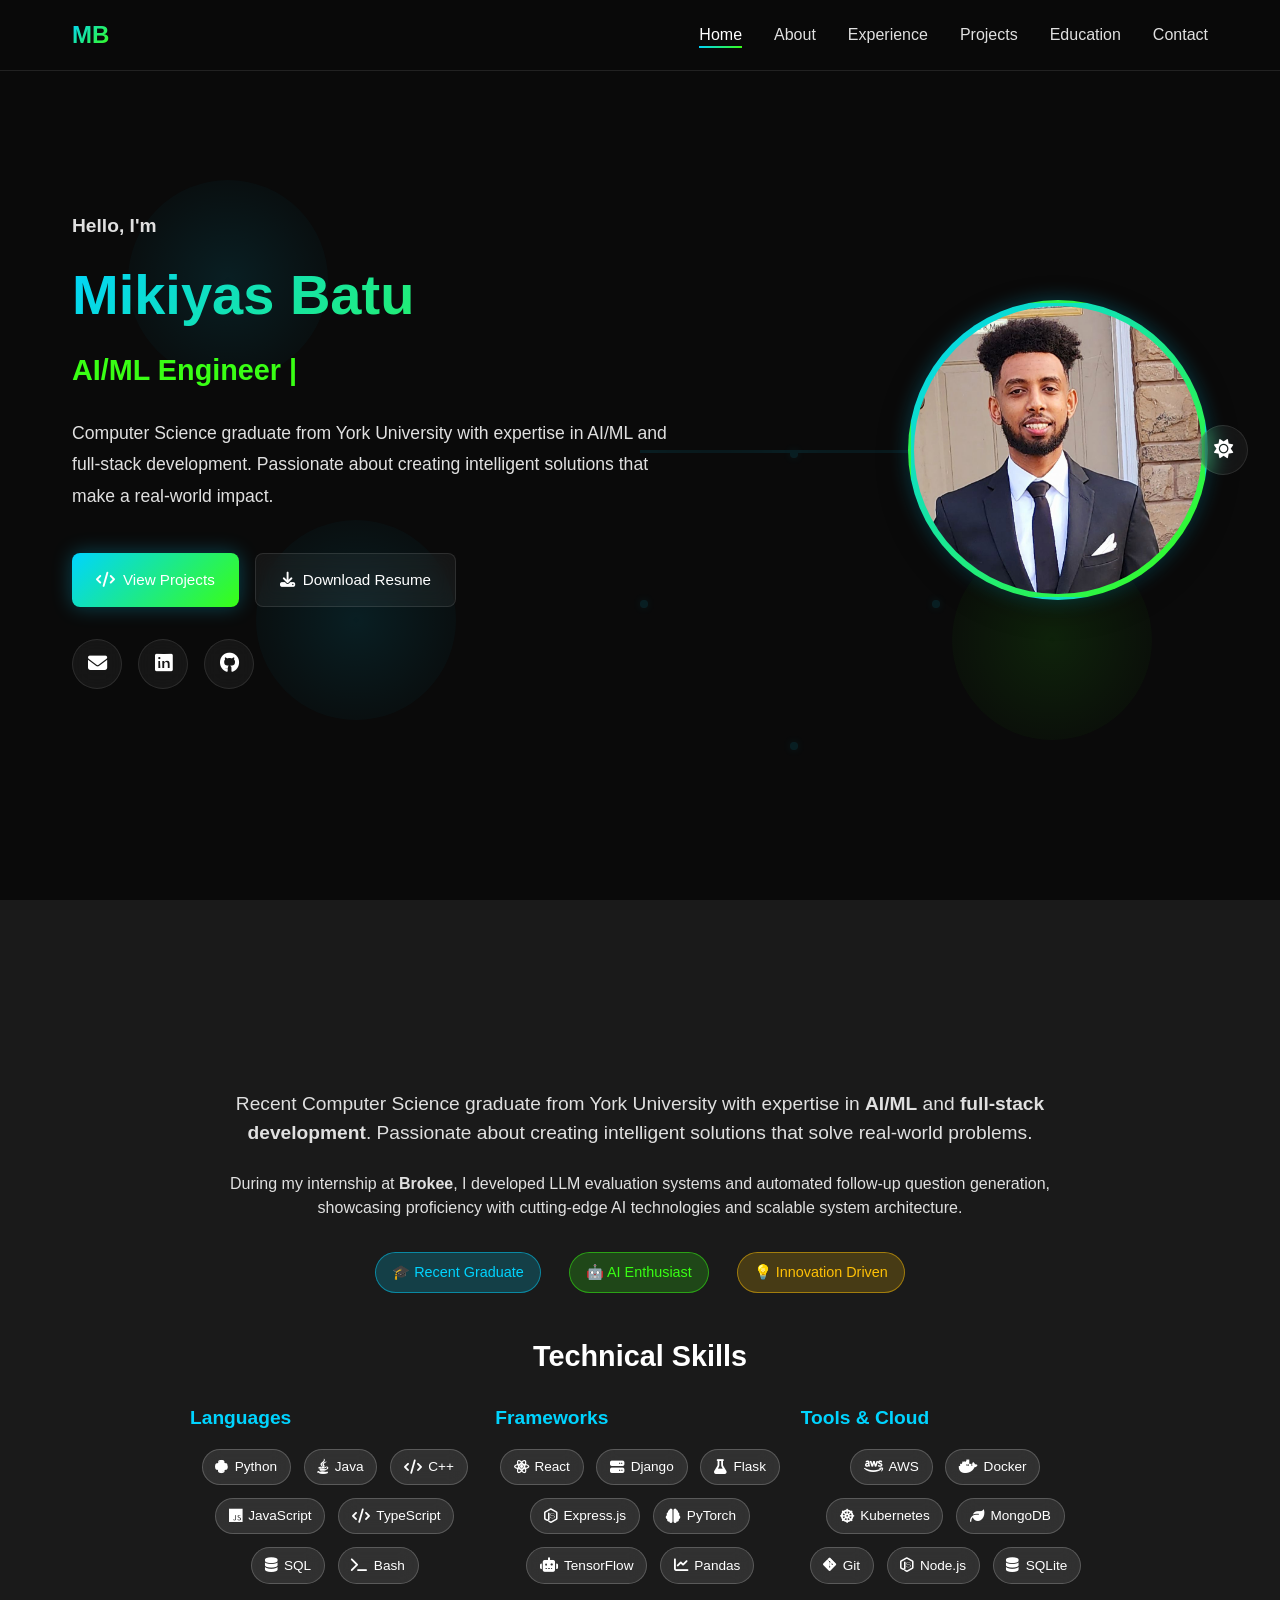
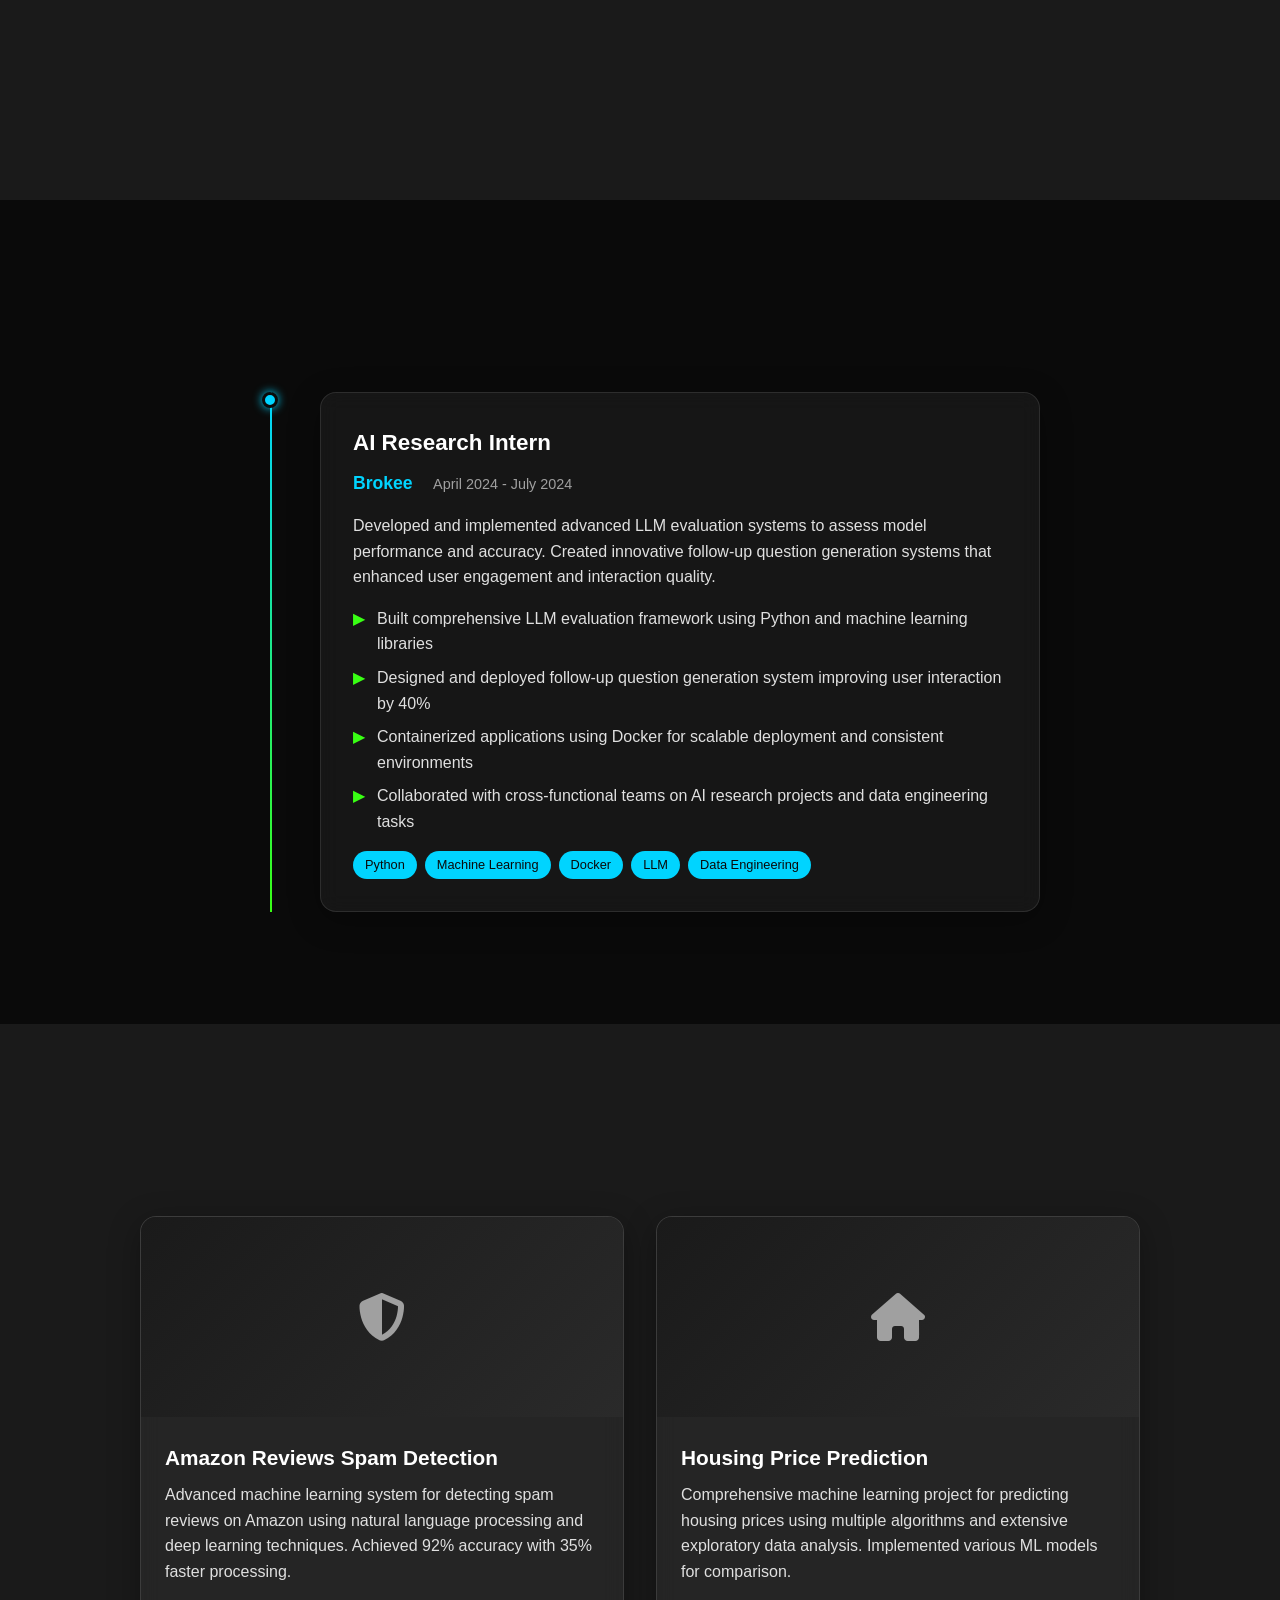
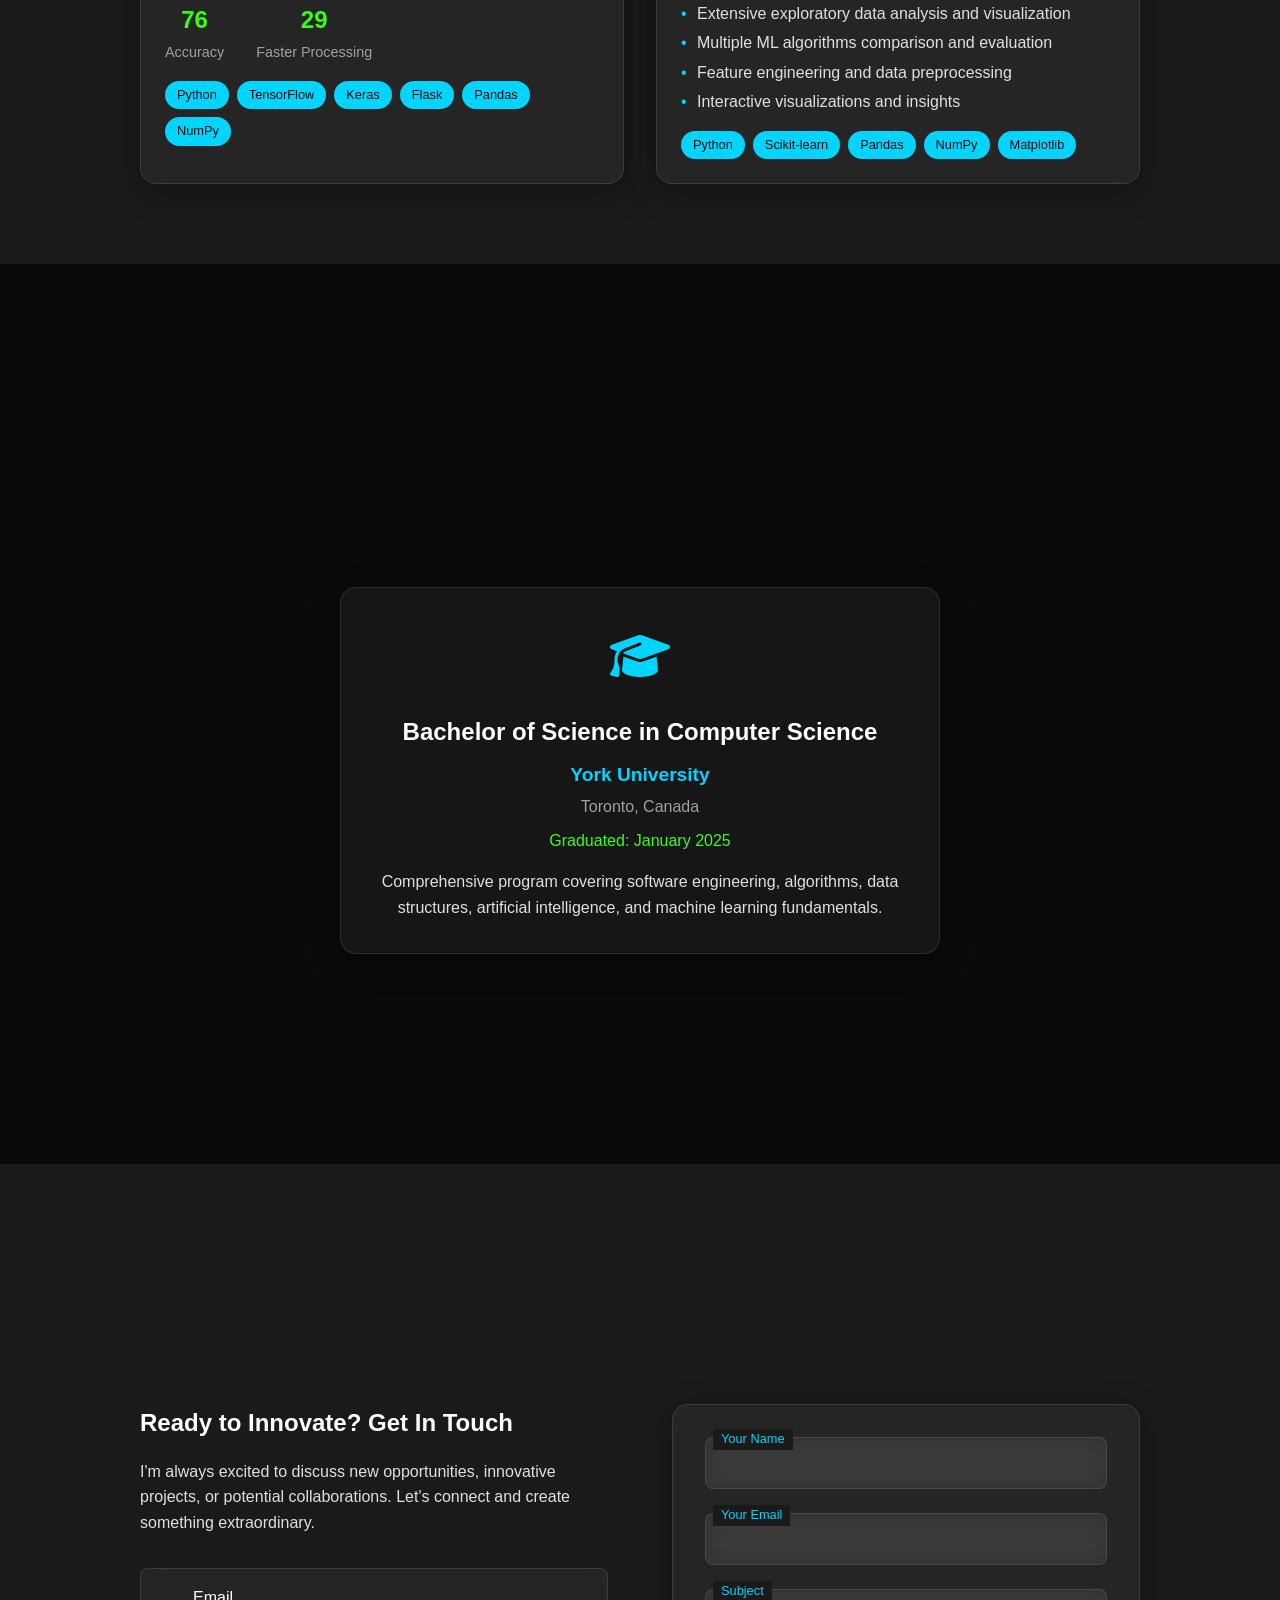
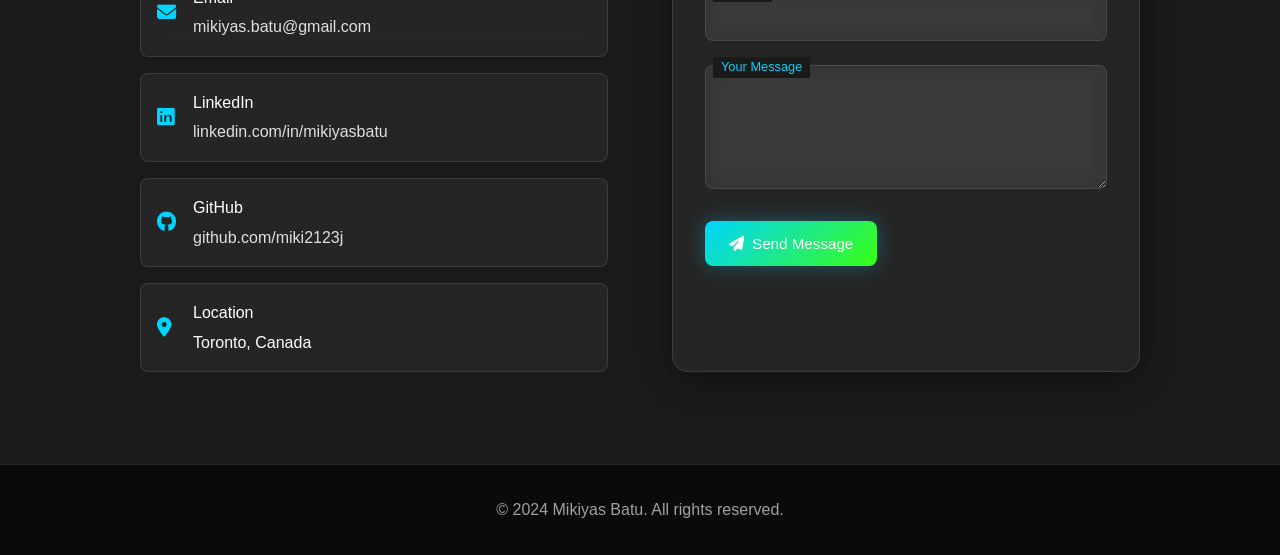
==== index.html @ 9f987075 "First commit" ====
<!DOCTYPE html>
<html lang="en">
<head>
    <meta charset="UTF-8">
    <meta name="viewport" content="width=device-width, initial-scale=1.0">
    <title>Mikiyas Batu - AI/ML Engineer & Full-Stack Developer</title>
    <meta name="description" content="Portfolio of Mikiyas Batu, Computer Science graduate from York University specializing in AI/ML and full-stack development">
    <meta name="keywords" content="AI, Machine Learning, Full Stack Developer, Computer Science, Python, React">
    
    <!-- Cache Control for Development -->
    <meta http-equiv="Cache-Control" content="no-cache, no-store, must-revalidate">
    <meta http-equiv="Pragma" content="no-cache">
    <meta http-equiv="Expires" content="0">
    
    <!-- Fonts -->
    <link href="https://fonts.googleapis.com/css2?family=Inter:wght@300;400;500;600;700&family=Fira+Code:wght@400;500&display=swap" rel="stylesheet">
    
    <!-- Icons -->
    <link rel="stylesheet" href="https://cdnjs.cloudflare.com/ajax/libs/font-awesome/6.4.0/css/all.min.css">
    <!-- Backup Font Awesome CDN -->
    <link rel="stylesheet" href="https://cdn.jsdelivr.net/npm/@fortawesome/fontawesome-free@6.4.0/css/all.min.css" crossorigin="anonymous">
    
    <!-- Stylesheets -->
    <link rel="stylesheet" href="styles/main.css?v=1.7">
    <link rel="stylesheet" href="styles/animations.css?v=1.7">
    <link rel="stylesheet" href="styles/emergency-fix.css?v=1.5">
</head>
<body>
    <!-- Preloader -->
    <div id="preloader">
        <div class="loader"></div>
    </div>

    <!-- Scroll Progress Indicator -->
    <div class="scroll-progress"></div>

    <!-- Navigation -->
    <nav class="navbar">
        <div class="nav-container">
            <div class="nav-logo">
                <span class="logo-text">MB</span>
            </div>
            <ul class="nav-menu">
                <li><a href="#home" class="nav-link">Home</a></li>
                <li><a href="#about" class="nav-link">About</a></li>
                <li><a href="#experience" class="nav-link">Experience</a></li>
                <li><a href="#projects" class="nav-link">Projects</a></li>
                <li><a href="#education" class="nav-link">Education</a></li>
                <li><a href="#contact" class="nav-link">Contact</a></li>
            </ul>
            <div class="hamburger">
                <span></span>
                <span></span>
                <span></span>
            </div>
        </div>
    </nav>

    <!-- Hero Section -->
    <section id="home" class="hero">
        <div class="animated-bg">
            <div class="floating-element"></div>
            <div class="floating-element"></div>
            <div class="floating-element"></div>
            <div class="neural-network">
                <div class="node"></div>
                <div class="node"></div>
                <div class="node"></div>
                <div class="node"></div>
                <div class="connection"></div>
                <div class="connection"></div>
                <div class="connection"></div>
            </div>
        </div>
        <div class="hero-content">
            <div class="hero-text">
                <h1 class="hero-title">
                    <span class="greeting">Hello, I'm</span>
                    <span class="name">Mikiyas Batu</span>
                    <span class="typing-container">
                        <span id="typed-text"></span>
                        <span class="cursor">|</span>
                    </span>
                </h1>
                <p class="hero-description">
                    Computer Science graduate from York University with expertise in AI/ML and full-stack development. 
                    Passionate about creating intelligent solutions that make a real-world impact.
                </p>
                <div class="hero-buttons">
                    <a href="#projects" class="btn btn-primary">
                        <i class="fas fa-code"></i>
                        View Projects
                    </a>
                    <a href="assets/resume.pdf" class="btn btn-secondary" download>
                        <i class="fas fa-download"></i>
                        Download Resume
                    </a>
                </div>
                <div class="social-links">
                    <a href="mailto:miki2123jemaneh@gmail.com" class="social-link" aria-label="Email">
                        <i class="fas fa-envelope"></i>
                    </a>
                    <a href="https://www.linkedin.com/in/mikiyas-batu-43762a15b/" target="_blank" class="social-link" aria-label="LinkedIn">
                        <i class="fab fa-linkedin"></i>
                    </a>
                    <a href="https://github.com/miki2123j" target="_blank" class="social-link" aria-label="GitHub">
                        <i class="fab fa-github"></i>
                    </a>
                </div>
            </div>
            <div class="hero-image">
                <img src="assets/images/profile.jpg" alt="Mikiyas Batu - AI/ML Engineer" class="profile-image">
            </div>
        </div>
    </section>

    <!-- About Section -->
    <section id="about" class="about">
        <div class="container">
            <h2 class="section-title">About Me</h2>
            <div class="about-content">
                <div class="about-text">
                    <p class="about-intro">
                        Recent Computer Science graduate from York University with expertise in <strong>AI/ML</strong> and <strong>full-stack development</strong>. 
                        Passionate about creating intelligent solutions that solve real-world problems.
                    </p>
                    <p>
                        During my internship at <strong>Brokee</strong>, I developed LLM evaluation systems and automated follow-up question generation, 
                        showcasing proficiency with cutting-edge AI technologies and scalable system architecture.
                    </p>
                    <div class="about-badges">
                        <span class="about-badge recent-graduate">🎓 Recent Graduate</span>
                        <span class="about-badge ai-enthusiast">🤖 AI Enthusiast</span>
                        <span class="about-badge innovation-driven">💡 Innovation Driven</span>
                    </div>
                    <div class="skills-section">
                        <h3>Technical Skills</h3>
                        <div class="skills-grid">
                            <div class="skills-category">
                                <h4>Languages</h4>
                                <div class="tech-badges">
                                    <span class="tech-badge"><i class="fab fa-python"></i> Python</span>
                                    <span class="tech-badge"><i class="fab fa-java"></i> Java</span>
                                    <span class="tech-badge"><i class="fas fa-code"></i> C++</span>
                                    <span class="tech-badge"><i class="fab fa-js"></i> JavaScript</span>
                                    <span class="tech-badge"><i class="fas fa-code"></i> TypeScript</span>
                                    <span class="tech-badge"><i class="fas fa-database"></i> SQL</span>
                                    <span class="tech-badge"><i class="fas fa-terminal"></i> Bash</span>
                                </div>
                            </div>
                            <div class="skills-category">
                                <h4>Frameworks</h4>
                                <div class="tech-badges">
                                    <span class="tech-badge"><i class="fab fa-react"></i> React</span>
                                    <span class="tech-badge"><i class="fas fa-server"></i> Django</span>
                                    <span class="tech-badge"><i class="fas fa-flask"></i> Flask</span>
                                    <span class="tech-badge"><i class="fab fa-node-js"></i> Express.js</span>
                                    <span class="tech-badge"><i class="fas fa-brain"></i> PyTorch</span>
                                    <span class="tech-badge"><i class="fas fa-robot"></i> TensorFlow</span>
                                    <span class="tech-badge"><i class="fas fa-chart-line"></i> Pandas</span>
                                </div>
                            </div>
                            <div class="skills-category">
                                <h4>Tools & Cloud</h4>
                                <div class="tech-badges">
                                    <span class="tech-badge"><i class="fab fa-aws"></i> AWS</span>
                                    <span class="tech-badge"><i class="fab fa-docker"></i> Docker</span>
                                    <span class="tech-badge"><i class="fas fa-dharmachakra"></i> Kubernetes</span>
                                    <span class="tech-badge"><i class="fas fa-leaf"></i> MongoDB</span>
                                    <span class="tech-badge"><i class="fab fa-git-alt"></i> Git</span>
                                    <span class="tech-badge"><i class="fab fa-node-js"></i> Node.js</span>
                                    <span class="tech-badge"><i class="fas fa-database"></i> SQLite</span>
                                </div>
                            </div>
                        </div>
                    </div>
                </div>
            </div>
        </div>
    </section>

    <!-- Experience Section -->
    <section id="experience" class="experience">
        <div class="container">
            <h2 class="section-title">Experience</h2>
            <div class="timeline">
                <div class="timeline-item">
                    <div class="timeline-marker"></div>
                    <div class="timeline-content">
                        <div class="timeline-header">
                            <h3>AI Research Intern</h3>
                            <span class="company">Brokee</span>
                            <span class="duration">April 2024 - July 2024</span>
                        </div>
                        <div class="timeline-description">
                            <p>
                                Developed and implemented advanced LLM evaluation systems to assess model performance 
                                and accuracy. Created innovative follow-up question generation systems that enhanced 
                                user engagement and interaction quality.
                            </p>
                            <ul class="achievements">
                                <li>Built comprehensive LLM evaluation framework using Python and machine learning libraries</li>
                                <li>Designed and deployed follow-up question generation system improving user interaction by 40%</li>
                                <li>Containerized applications using Docker for scalable deployment and consistent environments</li>
                                <li>Collaborated with cross-functional teams on AI research projects and data engineering tasks</li>
                            </ul>
                            <div class="tech-stack">
                                <span class="tech-tag">Python</span>
                                <span class="tech-tag">Machine Learning</span>
                                <span class="tech-tag">Docker</span>
                                <span class="tech-tag">LLM</span>
                                <span class="tech-tag">Data Engineering</span>
                            </div>
                        </div>
                    </div>
                </div>
            </div>
        </div>
    </section>

    <!-- Projects Section -->
    <section id="projects" class="projects">
        <div class="container">
            <h2 class="section-title">Featured Projects</h2>
            <div class="projects-grid">
                <div class="project-card">
                    <div class="project-image">
                        <div class="project-placeholder">
                            <i class="fas fa-shield-alt"></i>
                        </div>
                        <div class="project-overlay">
                            <div class="project-links">
                                <a href="#" class="project-link" aria-label="View Demo">
                                    <i class="fas fa-external-link-alt"></i>
                                </a>
                                <a href="#" class="project-link" aria-label="View Code">
                                    <i class="fab fa-github"></i>
                                </a>
                            </div>
                        </div>
                    </div>
                    <div class="project-content">
                        <h3 class="project-title">Amazon Reviews Spam Detection</h3>
                        <p class="project-description">
                            Advanced machine learning system for detecting spam reviews on Amazon using natural language 
                            processing and deep learning techniques. Achieved 92% accuracy with 35% faster processing.
                        </p>
                        <div class="project-metrics">
                            <div class="metric">
                                <span class="metric-value">92%</span>
                                <span class="metric-label">Accuracy</span>
                            </div>
                            <div class="metric">
                                <span class="metric-value">35%</span>
                                <span class="metric-label">Faster Processing</span>
                            </div>
                        </div>
                        <div class="project-tech">
                            <span class="tech-tag">Python</span>
                            <span class="tech-tag">TensorFlow</span>
                            <span class="tech-tag">Keras</span>
                            <span class="tech-tag">Flask</span>
                            <span class="tech-tag">Pandas</span>
                            <span class="tech-tag">NumPy</span>
                        </div>
                    </div>
                </div>

                <div class="project-card">
                    <div class="project-image">
                        <div class="project-placeholder">
                            <i class="fas fa-home"></i>
                        </div>
                        <div class="project-overlay">
                            <div class="project-links">
                                <a href="#" class="project-link" aria-label="View Demo">
                                    <i class="fas fa-external-link-alt"></i>
                                </a>
                                <a href="#" class="project-link" aria-label="View Code">
                                    <i class="fab fa-github"></i>
                                </a>
                            </div>
                        </div>
                    </div>
                    <div class="project-content">
                        <h3 class="project-title">Housing Price Prediction</h3>
                        <p class="project-description">
                            Comprehensive machine learning project for predicting housing prices using multiple algorithms 
                            and extensive exploratory data analysis. Implemented various ML models for comparison.
                        </p>
                        <div class="project-highlights">
                            <ul>
                                <li>Extensive exploratory data analysis and visualization</li>
                                <li>Multiple ML algorithms comparison and evaluation</li>
                                <li>Feature engineering and data preprocessing</li>
                                <li>Interactive visualizations and insights</li>
                            </ul>
                        </div>
                        <div class="project-tech">
                            <span class="tech-tag">Python</span>
                            <span class="tech-tag">Scikit-learn</span>
                            <span class="tech-tag">Pandas</span>
                            <span class="tech-tag">NumPy</span>
                            <span class="tech-tag">Matplotlib</span>
                        </div>
                    </div>
                </div>
            </div>
        </div>
    </section>

    <!-- Education Section -->
    <section id="education" class="education">
        <div class="container">
            <h2 class="section-title">Education</h2>
            <div class="education-card">
                <div class="education-icon">
                    <i class="fas fa-graduation-cap"></i>
                </div>
                <div class="education-content">
                    <h3 class="degree">Bachelor of Science in Computer Science</h3>
                    <div class="institution">York University</div>
                    <div class="location">Toronto, Canada</div>
                    <div class="graduation">Graduated: January 2025</div>
                    <div class="education-description">
                        Comprehensive program covering software engineering, algorithms, data structures, 
                        artificial intelligence, and machine learning fundamentals.
                    </div>
                </div>
            </div>
        </div>
    </section>

    <!-- Contact Section -->
    <section id="contact" class="contact">
        <div class="container">
            <h2 class="section-title">Let's Build Something Amazing Together</h2>
            <div class="contact-content">
                <div class="contact-info">
                    <h3>Ready to Innovate? Get In Touch</h3>
                    <p>
                        I'm always excited to discuss new opportunities, innovative projects, 
                        or potential collaborations. Let's connect and create something extraordinary.
                    </p>
                    <div class="contact-details">
                        <div class="contact-item">
                            <i class="fas fa-envelope"></i>
                            <div>
                                <span class="contact-label">Email</span>
                                <a href="mailto:mikiyas.batu@gmail.com">mikiyas.batu@gmail.com</a>
                            </div>
                        </div>
                        <div class="contact-item">
                            <i class="fab fa-linkedin"></i>
                            <div>
                                <span class="contact-label">LinkedIn</span>
                                <a href="https://www.linkedin.com/in/mikiyas-batu-43762a15b/" target="_blank">linkedin.com/in/mikiyasbatu</a>
                            </div>
                        </div>
                        <div class="contact-item">
                            <i class="fab fa-github"></i>
                            <div>
                                <span class="contact-label">GitHub</span>
                                <a href="https://github.com/miki2123j" target="_blank">github.com/miki2123j</a>
                            </div>
                        </div>
                        <div class="contact-item">
                            <i class="fas fa-map-marker-alt"></i>
                            <div>
                                <span class="contact-label">Location</span>
                                <span>Toronto, Canada</span>
                            </div>
                        </div>
                    </div>
                </div>
                <form class="contact-form">
                    <div class="form-group">
                        <input type="text" id="name" name="name" required>
                        <label for="name">Your Name</label>
                    </div>
                    <div class="form-group">
                        <input type="email" id="email" name="email" required>
                        <label for="email">Your Email</label>
                    </div>
                    <div class="form-group">
                        <input type="text" id="subject" name="subject" required>
                        <label for="subject">Subject</label>
                    </div>
                    <div class="form-group">
                        <textarea id="message" name="message" rows="5" required></textarea>
                        <label for="message">Your Message</label>
                    </div>
                    <button type="submit" class="btn btn-primary">
                        <i class="fas fa-paper-plane"></i>
                        Send Message
                    </button>
                </form>
            </div>
        </div>
    </section>

    <!-- Footer -->
    <footer class="footer">
        <div class="container">
            <div class="footer-content">
                <p>&copy; 2024 Mikiyas Batu. All rights reserved.</p>
            </div>
        </div>
    </footer>

    <!-- Back to Top Button -->
    <button id="back-to-top" class="back-to-top" aria-label="Back to top">
        <i class="fas fa-chevron-up"></i>
    </button>

    <!-- Scripts -->
    <script src="scripts/main.js?v=1.6"></script>
    <script src="scripts/typing.js?v=1.6"></script>
    <script src="scripts/scroll.js?v=1.6"></script>
</body>
</html>
---- styles/main.css ----
/* CSS Reset and Base Styles */
* {
    margin: 0;
    padding: 0;
    box-sizing: border-box;
}

:root {
    /* Color Palette */
    --primary-bg: #0a0a0a;
    --secondary-bg: #1a1a1a;
    --accent-blue: #00d4ff;
    --accent-green: #39ff14;
    --text-primary: #ffffff;
    --text-secondary: #e0e0e0;
    --text-muted: #a0a0a0;
    --glass-bg: rgba(255, 255, 255, 0.05);
    --glass-border: rgba(255, 255, 255, 0.1);
    --gradient-primary: linear-gradient(135deg, var(--accent-blue), var(--accent-green));
    --gradient-dark: linear-gradient(135deg, #1a1a1a, #2a2a2a);
    
    /* Typography */
    --font-primary: 'Inter', -apple-system, BlinkMacSystemFont, 'Segoe UI', 'Roboto', 'Helvetica Neue', Arial, sans-serif;
    --font-mono: 'Fira Code', 'SF Mono', 'Monaco', 'Inconsolata', 'Roboto Mono', monospace;
    
    /* Spacing */
    --section-padding: 5rem 0;
    --container-padding: 0 2rem;
    --border-radius: 1rem;
    --border-radius-sm: 0.5rem;
    
    /* Shadows */
    --shadow-glass: 0 8px 32px rgba(0, 0, 0, 0.3);
    --shadow-glow: 0 0 20px rgba(0, 212, 255, 0.3);
    --shadow-glow-green: 0 0 20px rgba(57, 255, 20, 0.3);
}

body {
    font-family: var(--font-primary, 'Inter', -apple-system, BlinkMacSystemFont, 'Segoe UI', 'Roboto', 'Helvetica Neue', Arial, sans-serif);
    background: var(--primary-bg, #0a0a0a);
    color: var(--text-primary, #ffffff) !important;
    line-height: 1.6;
    overflow-x: hidden;
    min-height: 100vh;
}

/* Utility Classes */
.container {
    max-width: 1200px;
    margin: 0 auto;
    padding: var(--container-padding);
}

.btn {
    display: inline-flex;
    align-items: center;
    gap: 0.5rem;
    padding: 0.875rem 1.5rem;
    border: none;
    border-radius: var(--border-radius-sm);
    text-decoration: none;
    font-weight: 500;
    font-size: 0.95rem;
    cursor: pointer;
    transition: all 0.3s ease;
    position: relative;
    overflow: hidden;
}

.btn::before {
    content: '';
    position: absolute;
    top: 0;
    left: -100%;
    width: 100%;
    height: 100%;
    background: linear-gradient(90deg, transparent, rgba(255, 255, 255, 0.1), transparent);
    transition: left 0.5s ease;
}

.btn:hover::before {
    left: 100%;
}

.btn-primary {
    background: var(--gradient-primary);
    color: var(--text-primary);
    box-shadow: var(--shadow-glow);
}

.btn-primary:hover {
    transform: translateY(-2px);
    box-shadow: var(--shadow-glow), 0 4px 20px rgba(0, 212, 255, 0.4);
}

.btn-secondary {
    background: var(--glass-bg);
    border: 1px solid var(--glass-border);
    color: var(--text-primary);
    backdrop-filter: blur(10px);
}

.btn-secondary:hover {
    background: rgba(255, 255, 255, 0.1);
    transform: translateY(-2px);
}

/* Section Titles */
.section-title {
    font-size: 2.2rem; /* Reduced from 2.5rem */
    font-weight: 700;
    text-align: center;
    margin-bottom: 2rem; /* Reduced from 3rem */
    background: var(--gradient-primary, linear-gradient(135deg, #00d4ff, #39ff14));
    -webkit-background-clip: text;
    -webkit-text-fill-color: transparent;
    background-clip: text;
    position: relative;
    color: #00d4ff; /* Fallback for unsupported browsers */
}

.section-title::after {
    content: '';
    position: absolute;
    bottom: -0.5rem;
    left: 50%;
    transform: translateX(-50%);
    width: 60px;
    height: 3px;
    background: var(--gradient-primary);
    border-radius: 2px;
}

/* Preloader */
#preloader {
    position: fixed;
    top: 0;
    left: 0;
    width: 100%;
    height: 100%;
    background: var(--primary-bg);
    display: flex;
    justify-content: center;
    align-items: center;
    z-index: 10000;
    transition: opacity 0.5s ease;
}

.loader {
    width: 50px;
    height: 50px;
    border: 3px solid transparent;
    border-top: 3px solid var(--accent-blue);
    border-radius: 50%;
    animation: spin 1s linear infinite;
}

.preloader-hidden {
    opacity: 0;
    pointer-events: none;
}

/* Emergency fallback - hide preloader after 3 seconds regardless */
#preloader {
    animation: auto-hide 3s forwards;
}

@keyframes auto-hide {
    0%, 90% { opacity: 1; }
    100% { opacity: 0; pointer-events: none; }
}

/* Scroll Progress */
.scroll-progress {
    position: fixed;
    top: 0;
    left: 0;
    width: 0%;
    height: 3px;
    background: var(--gradient-primary);
    z-index: 1000;
    transition: width 0.3s ease;
}

/* Navigation */
.navbar {
    position: fixed;
    top: 0;
    width: 100%;
    background: rgba(10, 10, 10, 0.95);
    backdrop-filter: blur(20px);
    border-bottom: 1px solid var(--glass-border);
    padding: 1rem 0;
    z-index: 1000;
    transition: all 0.3s ease;
    /* Always stay pinned at top - no transform hiding */
}

.navbar.navbar-scrolled {
    background: rgba(10, 10, 10, 0.98);
    backdrop-filter: blur(25px);
    box-shadow: 0 2px 20px rgba(0, 0, 0, 0.3);
}

.nav-container {
    max-width: 1200px;
    margin: 0 auto;
    padding: 0 2rem;
    display: flex;
    justify-content: space-between;
    align-items: center;
}

.nav-logo .logo-text {
    font-size: 1.5rem;
    font-weight: 700;
    background: var(--gradient-primary);
    -webkit-background-clip: text;
    -webkit-text-fill-color: transparent;
    background-clip: text;
}

.nav-menu {
    display: flex;
    list-style: none;
    gap: 2rem;
}

.nav-link {
    color: var(--text-secondary);
    text-decoration: none;
    font-weight: 500;
    transition: all 0.3s ease;
    position: relative;
}

.nav-link::after {
    content: '';
    position: absolute;
    bottom: -5px;
    left: 0;
    width: 0;
    height: 2px;
    background: var(--gradient-primary);
    transition: width 0.3s ease;
}

.nav-link:hover,
.nav-link.active {
    color: var(--text-primary);
}

.nav-link:hover::after,
.nav-link.active::after {
    width: 100%;
}

.hamburger {
    display: none;
    flex-direction: column;
    cursor: pointer;
    gap: 3px;
}

.hamburger span {
    width: 25px;
    height: 3px;
    background: var(--text-primary);
    transition: all 0.3s ease;
}

/* Hero Section */
.hero {
    min-height: 100vh;
    display: flex;
    align-items: center;
    position: relative;
    overflow: hidden;
}

.animated-bg {
    position: absolute;
    top: 0;
    left: 0;
    width: 100%;
    height: 100%;
    z-index: -1;
}

.floating-element {
    position: absolute;
    width: 200px;
    height: 200px;
    background: radial-gradient(circle, rgba(0, 212, 255, 0.1), transparent);
    border-radius: 50%;
    animation: float 6s ease-in-out infinite;
}

.floating-element:nth-child(1) {
    top: 20%;
    left: 10%;
    animation-delay: 0s;
}

.floating-element:nth-child(2) {
    top: 60%;
    right: 10%;
    animation-delay: 2s;
    background: radial-gradient(circle, rgba(57, 255, 20, 0.1), transparent);
}

.floating-element:nth-child(3) {
    bottom: 20%;
    left: 20%;
    animation-delay: 4s;
}

.neural-network {
    position: absolute;
    top: 50%;
    left: 50%;
    transform: translate(-50%, -50%);
    width: 300px;
    height: 300px;
    opacity: 0.1;
}

.node {
    position: absolute;
    width: 8px;
    height: 8px;
    background: var(--accent-blue);
    border-radius: 50%;
    box-shadow: 0 0 10px var(--accent-blue);
}

.node:nth-child(1) { top: 0; left: 50%; }
.node:nth-child(2) { top: 50%; left: 0; }
.node:nth-child(3) { top: 50%; right: 0; }
.node:nth-child(4) { bottom: 0; left: 50%; }

.connection {
    position: absolute;
    height: 1px;
    background: linear-gradient(90deg, var(--accent-blue), transparent, var(--accent-blue));
    transform-origin: left center;
}

.hero-content {
    display: grid;
    grid-template-columns: 1fr auto;
    gap: 4rem;
    align-items: center;
    width: 100%;
    max-width: 1200px;
    margin: 0 auto;
    padding: var(--container-padding);
}

.hero-text {
    max-width: 600px;
}

.greeting {
    display: block;
    font-size: 1.2rem;
    color: var(--text-secondary);
    margin-bottom: 0.5rem;
}

.name {
    display: block;
    font-size: 3.5rem;
    font-weight: 700;
    background: var(--gradient-primary);
    -webkit-background-clip: text;
    -webkit-text-fill-color: transparent;
    background-clip: text;
    margin-bottom: 0.5rem;
}

.typing-container {
    display: block;
    font-size: 1.8rem;
    font-weight: 600;
    color: var(--accent-green);
    margin-bottom: 1.5rem;
    min-height: 2.2rem;
}

.cursor {
    animation: blink 1s infinite;
}

.hero-description {
    font-size: 1.1rem;
    color: var(--text-secondary);
    line-height: 1.8;
    margin-bottom: 2.5rem;
}

.hero-buttons {
    display: flex;
    gap: 1rem;
    margin-bottom: 2rem;
}

.social-links {
    display: flex;
    gap: 1rem;
}

.social-link {
    display: flex;
    align-items: center;
    justify-content: center;
    width: 50px;
    height: 50px;
    background: var(--glass-bg);
    border: 1px solid var(--glass-border);
    border-radius: 50%;
    color: var(--text-primary);
    text-decoration: none;
    font-size: 1.2rem;
    transition: all 0.3s ease;
    backdrop-filter: blur(10px);
}

.social-link:hover {
    background: var(--gradient-primary);
    transform: translateY(-3px);
    box-shadow: var(--shadow-glow);
}

.hero-image {
    display: flex;
    justify-content: center;
}

.profile-image {
    width: 300px;
    height: 300px;
    border-radius: 50%;
    object-fit: cover;
    border: 3px solid transparent;
    background: var(--gradient-primary);
    padding: 3px;
    box-shadow: var(--shadow-glass), var(--shadow-glow);
    transition: all 0.3s ease;
    backdrop-filter: blur(10px);
}

.profile-image:hover {
    transform: scale(1.05);
    box-shadow: var(--shadow-glass), var(--shadow-glow), 0 0 30px rgba(0, 212, 255, 0.4);
}

/* Fallback for image placeholder */
.image-placeholder {
    width: 300px;
    height: 300px;
    background: var(--glass-bg);
    border: 2px solid var(--glass-border);
    border-radius: 50%;
    display: flex;
    align-items: center;
    justify-content: center;
    font-size: 4rem;
    color: var(--text-muted);
    backdrop-filter: blur(10px);
    box-shadow: var(--shadow-glass);
}

/* About Section */
.about {
    padding: 3rem 0; /* Reduced from var(--section-padding) which is 5rem */
    background: var(--secondary-bg, #1a1a1a); /* Fallback color */
    min-height: 100vh; /* Ensure section is visible */
    position: relative;
    z-index: 1; /* Ensure it's above any background elements */
    display: flex;
    align-items: center; /* Center content vertically */
}

.about-content {
    max-width: 900px;
    margin: 0 auto;
}

.about-intro {
    font-size: 1.2rem;
    color: var(--text-primary, #ffffff) !important; /* Force visible text */
    margin-bottom: 1.5rem;
    text-align: center;
}

.about-text p {
    color: var(--text-secondary, #e0e0e0) !important; /* Force visible text */
    margin-bottom: 1rem; /* Reduced from 1.5rem */
    text-align: center;
    line-height: 1.5; /* Reduced from 1.6 */
    font-size: 1rem; /* Slightly smaller text */
}

.about-badges {
    display: flex;
    justify-content: center;
    gap: 0.75rem; /* Reduced from 1rem */
    margin: 1.5rem 0; /* Reduced from 2rem top */
    flex-wrap: wrap;
}

.about-badge {
    padding: 0.5rem 1rem;
    border-radius: 2rem;
    font-size: 0.9rem;
    font-weight: 500;
    backdrop-filter: blur(10px);
    transition: all 0.3s ease;
    border: 1px solid transparent;
}

.about-badge.recent-graduate {
    background: rgba(0, 212, 255, 0.15);
    color: var(--accent-blue, #00d4ff) !important;
    border-color: rgba(0, 212, 255, 0.3);
}

.about-badge.ai-enthusiast {
    background: rgba(57, 255, 20, 0.15);
    color: var(--accent-green, #39ff14) !important;
    border-color: rgba(57, 255, 20, 0.3);
}

.about-badge.innovation-driven {
    background: rgba(255, 193, 7, 0.15);
    color: #ffc107 !important;
    border-color: rgba(255, 193, 7, 0.3);
}

.about-badge:hover {
    transform: translateY(-2px);
    box-shadow: 0 5px 15px rgba(0, 0, 0, 0.2);
}

.skills-section {
    margin-top: 2rem; /* Reduced from 3rem */
}

/* Compact grid layout for skills */
.skills-grid {
    display: grid;
    grid-template-columns: repeat(auto-fit, minmax(300px, 1fr));
    gap: 1.5rem;
    margin-top: 1rem;
}

@media (max-width: 768px) {
    .skills-grid {
        grid-template-columns: 1fr;
        gap: 1rem;
    }
}

.skills-section h3 {
    font-size: 1.6rem; /* Reduced from 1.8rem */
    margin-bottom: 1.5rem; /* Reduced from 2rem */
    text-align: center;
    color: var(--text-primary, #ffffff) !important;
}

.skills-category {
    margin-bottom: 1.5rem; /* Reduced from 2.5rem */
}

.skills-category h4 {
    font-size: 1.1rem; /* Slightly reduced */
    margin-bottom: 0.75rem; /* Reduced from 1rem */
    color: var(--accent-blue, #00d4ff) !important;
}

.skills-grid {
    display: grid;
    grid-template-columns: repeat(auto-fit, minmax(200px, 1fr));
    gap: 1rem;
}

.skill-item {
    background: var(--glass-bg);
    border: 1px solid var(--glass-border);
    border-radius: var(--border-radius-sm);
    padding: 1rem;
    backdrop-filter: blur(10px);
}

.skill-name {
    display: block;
    font-weight: 500;
    margin-bottom: 0.5rem;
    color: var(--text-primary);
}

.skill-bar {
    width: 100%;
    height: 6px;
    background: rgba(255, 255, 255, 0.1);
    border-radius: 3px;
    overflow: hidden;
}

.skill-progress {
    height: 100%;
    background: var(--gradient-primary);
    width: 0%;
    transition: width 1.5s ease;
    border-radius: 3px;
}

.tech-badges {
    display: flex;
    flex-wrap: wrap;
    gap: 0.4rem; /* Smaller gap */
    justify-content: center; /* Center the badges */
}

.tech-badge {
    background: var(--glass-bg, rgba(255, 255, 255, 0.05));
    border: 1px solid var(--glass-border, rgba(255, 255, 255, 0.1));
    padding: 0.4rem 0.8rem; /* Reduced padding */
    border-radius: 1.5rem; /* Slightly smaller radius */
    font-size: 0.85rem; /* Smaller font */
    color: var(--text-primary, #ffffff) !important;
    backdrop-filter: blur(10px);
    transition: all 0.3s ease;
    display: inline-flex;
    align-items: center;
    gap: 0.4rem; /* Space between icon and text */
}

.tech-badge:hover {
    background: var(--gradient-primary);
    transform: translateY(-2px);
}

/* Experience Section */
.experience {
    padding: var(--section-padding);
}

.timeline {
    max-width: 800px;
    margin: 0 auto;
    position: relative;
}

.timeline::before {
    content: '';
    position: absolute;
    left: 30px;
    top: 0;
    bottom: 0;
    width: 2px;
    background: var(--gradient-primary);
}

.timeline-item {
    position: relative;
    margin-bottom: 2rem;
    padding-left: 80px;
}

.timeline-marker {
    position: absolute;
    left: 22px;
    top: 0;
    width: 16px;
    height: 16px;
    background: var(--accent-blue);
    border-radius: 50%;
    border: 3px solid var(--primary-bg);
    box-shadow: 0 0 10px var(--accent-blue);
}

.timeline-content {
    background: var(--glass-bg);
    border: 1px solid var(--glass-border);
    border-radius: var(--border-radius);
    padding: 2rem;
    backdrop-filter: blur(10px);
    box-shadow: var(--shadow-glass);
}

.timeline-header {
    margin-bottom: 1rem;
}

.timeline-header h3 {
    font-size: 1.4rem;
    margin-bottom: 0.5rem;
    color: var(--text-primary);
}

.company {
    font-size: 1.1rem;
    color: var(--accent-blue);
    font-weight: 600;
    margin-right: 1rem;
}

.duration {
    color: var(--text-muted);
    font-size: 0.9rem;
}

.timeline-description p {
    color: var(--text-secondary);
    margin-bottom: 1rem;
}

.achievements {
    list-style: none;
    margin: 1rem 0;
}

.achievements li {
    color: var(--text-secondary);
    margin-bottom: 0.5rem;
    padding-left: 1.5rem;
    position: relative;
}

.achievements li::before {
    content: '▶';
    position: absolute;
    left: 0;
    color: var(--accent-green);
}

.tech-stack {
    display: flex;
    flex-wrap: wrap;
    gap: 0.5rem;
    margin-top: 1rem;
}

.tech-tag {
    background: var(--accent-blue);
    color: var(--primary-bg);
    padding: 0.25rem 0.75rem;
    border-radius: 1rem;
    font-size: 0.8rem;
    font-weight: 500;
}

/* Projects Section */
.projects {
    padding: var(--section-padding);
    background: var(--secondary-bg);
}

.projects-grid {
    display: grid;
    grid-template-columns: repeat(auto-fit, minmax(400px, 1fr));
    gap: 2rem;
    max-width: 1000px;
    margin: 0 auto;
}

.project-card {
    background: var(--glass-bg);
    border: 1px solid var(--glass-border);
    border-radius: var(--border-radius);
    overflow: hidden;
    backdrop-filter: blur(10px);
    box-shadow: var(--shadow-glass);
    transition: all 0.3s ease;
}

.project-card:hover {
    transform: translateY(-5px);
    box-shadow: var(--shadow-glass), var(--shadow-glow);
}

.project-image {
    position: relative;
    height: 200px;
    overflow: hidden;
}

.project-placeholder {
    width: 100%;
    height: 100%;
    background: var(--gradient-dark);
    display: flex;
    align-items: center;
    justify-content: center;
    font-size: 3rem;
    color: var(--text-muted);
}

.project-overlay {
    position: absolute;
    top: 0;
    left: 0;
    width: 100%;
    height: 100%;
    background: rgba(0, 0, 0, 0.8);
    display: flex;
    align-items: center;
    justify-content: center;
    opacity: 0;
    transition: opacity 0.3s ease;
}

.project-card:hover .project-overlay {
    opacity: 1;
}

.project-links {
    display: flex;
    gap: 1rem;
}

.project-link {
    display: flex;
    align-items: center;
    justify-content: center;
    width: 50px;
    height: 50px;
    background: var(--glass-bg);
    border: 1px solid var(--glass-border);
    border-radius: 50%;
    color: var(--text-primary);
    text-decoration: none;
    font-size: 1.2rem;
    transition: all 0.3s ease;
    backdrop-filter: blur(10px);
}

.project-link:hover {
    background: var(--gradient-primary);
    transform: scale(1.1);
}

.project-content {
    padding: 1.5rem;
}

.project-title {
    font-size: 1.3rem;
    margin-bottom: 0.5rem;
    color: var(--text-primary);
}

.project-description {
    color: var(--text-secondary);
    margin-bottom: 1rem;
    line-height: 1.6;
}

.project-metrics {
    display: flex;
    gap: 2rem;
    margin-bottom: 1rem;
}

.metric {
    text-align: center;
}

.metric-value {
    display: block;
    font-size: 1.5rem;
    font-weight: 700;
    color: var(--accent-green);
}

.metric-label {
    font-size: 0.9rem;
    color: var(--text-muted);
}

.project-highlights ul {
    list-style: none;
    margin-bottom: 1rem;
}

.project-highlights li {
    color: var(--text-secondary);
    margin-bottom: 0.25rem;
    padding-left: 1rem;
    position: relative;
}

.project-highlights li::before {
    content: '•';
    position: absolute;
    left: 0;
    color: var(--accent-blue);
}

.project-tech {
    display: flex;
    flex-wrap: wrap;
    gap: 0.5rem;
}

/* Education Section */
.education {
    padding: 6rem 0; /* Increased from var(--section-padding) */
    min-height: 100vh; /* Ensure full viewport height */
    display: flex;
    align-items: center; /* Center content vertically */
    position: relative;
}

.education-card {
    max-width: 600px;
    margin: 0 auto;
    background: var(--glass-bg);
    border: 1px solid var(--glass-border);
    border-radius: var(--border-radius);
    padding: 2rem;
    backdrop-filter: blur(10px);
    box-shadow: var(--shadow-glass);
    text-align: center;
}

.education-icon {
    font-size: 3rem;
    color: var(--accent-blue);
    margin-bottom: 1rem;
}

.degree {
    font-size: 1.5rem;
    margin-bottom: 0.5rem;
    color: var(--text-primary);
}

.institution {
    font-size: 1.2rem;
    color: var(--accent-blue);
    font-weight: 600;
    margin-bottom: 0.25rem;
}

.location {
    color: var(--text-muted);
    margin-bottom: 0.5rem;
}

.graduation {
    color: var(--accent-green);
    font-weight: 500;
    margin-bottom: 1rem;
}

.education-description {
    color: var(--text-secondary);
    line-height: 1.6;
}

/* Contact Section */
.contact {
    padding: 8rem 0 5rem 0; /* Increased top padding to create better separation */
    background: var(--secondary-bg);
    min-height: 100vh; /* Ensure full viewport height */
}

.contact-content {
    display: grid;
    grid-template-columns: 1fr 1fr;
    gap: 4rem;
    max-width: 1000px;
    margin: 0 auto;
}

.contact-info h3 {
    font-size: 1.5rem;
    margin-bottom: 1rem;
    color: var(--text-primary);
}

.contact-info p {
    color: var(--text-secondary);
    margin-bottom: 2rem;
    line-height: 1.6;
}

.contact-details {
    display: flex;
    flex-direction: column;
    gap: 1rem;
}

.contact-item {
    display: flex;
    align-items: center;
    gap: 1rem;
    padding: 1rem;
    background: var(--glass-bg);
    border: 1px solid var(--glass-border);
    border-radius: var(--border-radius-sm);
    backdrop-filter: blur(10px);
}

.contact-item i {
    font-size: 1.2rem;
    color: var(--accent-blue);
    width: 20px;
}

.contact-label {
    display: block;
    font-weight: 500;
    color: var(--text-primary);
    margin-bottom: 0.25rem;
}

.contact-item a {
    color: var(--text-secondary);
    text-decoration: none;
    transition: color 0.3s ease;
}

.contact-item a:hover {
    color: var(--accent-blue);
}

.contact-form {
    background: var(--glass-bg);
    border: 1px solid var(--glass-border);
    border-radius: var(--border-radius);
    padding: 2rem;
    backdrop-filter: blur(10px);
    box-shadow: var(--shadow-glass);
}

.form-group {
    position: relative;
    margin-bottom: 1.5rem;
}

.form-group input,
.form-group textarea {
    width: 100%;
    padding: 1rem;
    background: rgba(255, 255, 255, 0.05);
    border: 1px solid var(--glass-border);
    border-radius: var(--border-radius-sm);
    color: var(--text-primary);
    font-size: 1rem;
    transition: all 0.3s ease;
    backdrop-filter: blur(10px);
}

.form-group input:focus,
.form-group textarea:focus {
    outline: none;
    border-color: var(--accent-blue);
    box-shadow: 0 0 10px rgba(0, 212, 255, 0.3);
}

.form-group label {
    position: absolute;
    top: 1rem;
    left: 1rem;
    color: var(--text-muted);
    transition: all 0.3s ease;
    pointer-events: none;
}

.form-group input:focus + label,
.form-group textarea:focus + label,
.form-group input:not(:placeholder-shown) + label,
.form-group textarea:not(:placeholder-shown) + label {
    top: -0.5rem;
    left: 0.5rem;
    font-size: 0.8rem;
    color: var(--accent-blue);
    background: var(--secondary-bg);
    padding: 0 0.5rem;
}

/* Footer */
.footer {
    background: var(--primary-bg);
    border-top: 1px solid var(--glass-border);
    padding: 2rem 0;
}

.footer-content {
    display: flex;
    justify-content: center; /* Center the copyright text */
    align-items: center;
    color: var(--text-muted);
    text-align: center;
}

.footer-links {
    display: flex;
    gap: 2rem;
}

.footer-links a {
    color: var(--text-muted);
    text-decoration: none;
    transition: color 0.3s ease;
}

.footer-links a:hover {
    color: var(--accent-blue);
}

/* Back to Top Button */
.back-to-top {
    position: fixed;
    bottom: 2rem;
    right: 2rem;
    width: 50px;
    height: 50px;
    background: var(--gradient-primary);
    border: none;
    border-radius: 50%;
    color: var(--text-primary);
    cursor: pointer;
    opacity: 0;
    visibility: hidden;
    transition: all 0.3s ease;
    z-index: 1000;
    box-shadow: var(--shadow-glow);
}

.back-to-top.visible {
    opacity: 1;
    visibility: visible;
}

.back-to-top:hover {
    transform: translateY(-3px);
    box-shadow: var(--shadow-glow), 0 6px 20px rgba(0, 212, 255, 0.4);
}

/* Responsive Design */
@media (max-width: 768px) {
    :root {
        --section-padding: 3rem 0;
        --container-padding: 0 1rem;
    }
    
    .hamburger {
        display: flex;
    }
    
    .nav-menu {
        position: fixed;
        top: 100%;
        left: 0;
        width: 100%;
        background: rgba(10, 10, 10, 0.95);
        backdrop-filter: blur(20px);
        flex-direction: column;
        padding: 2rem;
        transform: translateY(-100%);
        opacity: 0;
        visibility: hidden;
        transition: all 0.3s ease;
    }
    
    .nav-menu.active {
        transform: translateY(0);
        opacity: 1;
        visibility: visible;
    }
    
    .hero-content {
        grid-template-columns: 1fr;
        text-align: center;
        gap: 2rem;
    }
    
    .name {
        font-size: 2.5rem;
    }
    
    .typing-container {
        font-size: 1.4rem;
    }
    
    .hero-buttons {
        flex-direction: column;
        align-items: center;
    }
    
    .profile-image,
    .image-placeholder {
        width: 250px;
        height: 250px;
    }
    
    .projects-grid {
        grid-template-columns: 1fr;
    }
    
    .contact-content {
        grid-template-columns: 1fr;
        gap: 2rem;
    }
    
    .footer-content {
        flex-direction: column;
        gap: 1rem;
        text-align: center;
    }
    
    .timeline::before {
        left: 15px;
    }
    
    .timeline-item {
        padding-left: 50px;
    }
    
    .timeline-marker {
        left: 7px;
    }
    
    .about-badges {
        flex-direction: column;
        align-items: center;
        gap: 0.5rem;
    }
    
    .about-badge {
        width: 100%;
        max-width: 200px;
        text-align: center;
    }
}

@media (max-width: 480px) {
    .name {
        font-size: 2rem;
    }
    
    .section-title {
        font-size: 2rem;
    }
    
    .hero-buttons {
        flex-direction: column;
        width: 100%;
    }
    
    .btn {
        width: 100%;
        justify-content: center;
    }
}
---- styles/animations.css ----
/* Animation Keyframes */
@keyframes spin {
    0% { transform: rotate(0deg); }
    100% { transform: rotate(360deg); }
}

@keyframes blink {
    0%, 50% { opacity: 1; }
    51%, 100% { opacity: 0; }
}

@keyframes float {
    0%, 100% { transform: translateY(0px); }
    50% { transform: translateY(-20px); }
}

@keyframes fadeInUp {
    from {
        opacity: 0;
        transform: translateY(30px);
    }
    to {
        opacity: 1;
        transform: translateY(0);
    }
}

@keyframes fadeInLeft {
    from {
        opacity: 0;
        transform: translateX(-30px);
    }
    to {
        opacity: 1;
        transform: translateX(0);
    }
}

@keyframes fadeInRight {
    from {
        opacity: 0;
        transform: translateX(30px);
    }
    to {
        opacity: 1;
        transform: translateX(0);
    }
}

@keyframes fadeIn {
    from { opacity: 0; }
    to { opacity: 1; }
}

@keyframes slideDown {
    from {
        opacity: 0;
        transform: translateY(-20px);
    }
    to {
        opacity: 1;
        transform: translateY(0);
    }
}

@keyframes scale {
    from { transform: scale(0.8); }
    to { transform: scale(1); }
}

@keyframes pulse {
    0% { box-shadow: 0 0 0 0 rgba(0, 212, 255, 0.7); }
    70% { box-shadow: 0 0 0 10px rgba(0, 212, 255, 0); }
    100% { box-shadow: 0 0 0 0 rgba(0, 212, 255, 0); }
}

@keyframes glow {
    from { box-shadow: 0 0 5px var(--accent-blue); }
    to { box-shadow: 0 0 20px var(--accent-blue), 0 0 30px var(--accent-blue); }
}

@keyframes typing {
    from { width: 0; }
    to { width: 100%; }
}

@keyframes gradientShift {
    0% { background-position: 0% 50%; }
    50% { background-position: 100% 50%; }
    100% { background-position: 0% 50%; }
}

@keyframes neuralPulse {
    0%, 100% { opacity: 0.1; }
    50% { opacity: 0.3; }
}

@keyframes connectionFlow {
    0% { transform: translateX(-100%); }
    100% { transform: translateX(100%); }
}

@keyframes skillBarFill {
    from { width: 0%; }
    to { width: var(--target-width, 0%); }
}

@keyframes bounce {
    0%, 20%, 53%, 80%, 100% {
        transform: translate3d(0, 0, 0);
    }
    40%, 43% {
        transform: translate3d(0, -15px, 0);
    }
    70% {
        transform: translate3d(0, -7px, 0);
    }
    90% {
        transform: translate3d(0, -2px, 0);
    }
}

@keyframes slideInUp {
    from {
        transform: translate3d(0, 100%, 0);
        visibility: visible;
    }
    to {
        transform: translate3d(0, 0, 0);
    }
}

@keyframes slideInDown {
    from {
        transform: translate3d(0, -100%, 0);
        visibility: visible;
    }
    to {
        transform: translate3d(0, 0, 0);
    }
}

@keyframes zoomIn {
    from {
        opacity: 0;
        transform: scale3d(0.3, 0.3, 0.3);
    }
    50% {
        opacity: 1;
    }
}

@keyframes rotateIn {
    from {
        transform-origin: center;
        transform: rotate3d(0, 0, 1, -200deg);
        opacity: 0;
    }
    to {
        transform-origin: center;
        transform: translate3d(0, 0, 0);
        opacity: 1;
    }
}

@keyframes heartbeat {
    0% { transform: scale(1); }
    14% { transform: scale(1.1); }
    28% { transform: scale(1); }
    42% { transform: scale(1.1); }
    70% { transform: scale(1); }
}

/* Animation Utility Classes */
.fade-in {
    animation: fadeIn 0.6s ease-out;
}

.fade-in-up {
    animation: fadeInUp 0.8s ease-out;
}

.fade-in-left {
    animation: fadeInLeft 0.8s ease-out;
}

.fade-in-right {
    animation: fadeInRight 0.8s ease-out;
}

.slide-down {
    animation: slideDown 0.6s ease-out;
}

.scale-in {
    animation: scale 0.5s ease-out;
}

.bounce-in {
    animation: bounce 1s ease-out;
}

.zoom-in {
    animation: zoomIn 0.6s ease-out;
}

.rotate-in {
    animation: rotateIn 0.6s ease-out;
}

/* Scroll-triggered animations */
.animate-on-scroll {
    opacity: 0;
    transform: translateY(30px);
    transition: all 0.8s ease-out;
}

.animate-on-scroll.animated {
    opacity: 1;
    transform: translateY(0);
}

.animate-on-scroll.slide-left {
    transform: translateX(-30px);
}

.animate-on-scroll.slide-left.animated {
    transform: translateX(0);
}

.animate-on-scroll.slide-right {
    transform: translateX(30px);
}

.animate-on-scroll.slide-right.animated {
    transform: translateX(0);
}

.animate-on-scroll.scale {
    transform: scale(0.8);
}

.animate-on-scroll.scale.animated {
    transform: scale(1);
}

/* Staggered animations */
.stagger-animation > * {
    opacity: 0;
    transform: translateY(20px);
    transition: all 0.6s ease-out;
}

.stagger-animation.animated > *:nth-child(1) { transition-delay: 0.1s; }
.stagger-animation.animated > *:nth-child(2) { transition-delay: 0.2s; }
.stagger-animation.animated > *:nth-child(3) { transition-delay: 0.3s; }
.stagger-animation.animated > *:nth-child(4) { transition-delay: 0.4s; }
.stagger-animation.animated > *:nth-child(5) { transition-delay: 0.5s; }
.stagger-animation.animated > *:nth-child(6) { transition-delay: 0.6s; }

.stagger-animation.animated > * {
    opacity: 1;
    transform: translateY(0);
}

/* Hover animations */
.hover-lift {
    transition: transform 0.3s ease, box-shadow 0.3s ease;
}

.hover-lift:hover {
    transform: translateY(-5px);
    box-shadow: 0 10px 25px rgba(0, 0, 0, 0.3);
}

.hover-scale {
    transition: transform 0.3s ease;
}

.hover-scale:hover {
    transform: scale(1.05);
}

.hover-glow {
    transition: all 0.3s ease;
}

.hover-glow:hover {
    box-shadow: 0 0 20px rgba(0, 212, 255, 0.5);
}

.hover-bounce {
    transition: transform 0.3s ease;
}

.hover-bounce:hover {
    animation: bounce 0.6s ease;
}

/* Loading animations */
.loading-dots {
    display: inline-flex;
    gap: 4px;
}

.loading-dots span {
    width: 8px;
    height: 8px;
    border-radius: 50%;
    background: var(--accent-blue);
    animation: loading-pulse 1.4s ease-in-out infinite both;
}

.loading-dots span:nth-child(1) { animation-delay: -0.32s; }
.loading-dots span:nth-child(2) { animation-delay: -0.16s; }

@keyframes loading-pulse {
    0%, 80%, 100% {
        transform: scale(0.8);
        opacity: 0.5;
    }
    40% {
        transform: scale(1);
        opacity: 1;
    }
}

/* Particle animation for background */
.particle {
    position: absolute;
    width: 4px;
    height: 4px;
    background: var(--accent-blue);
    border-radius: 50%;
    animation: particle-float 6s linear infinite;
    opacity: 0.3;
}

@keyframes particle-float {
    0% {
        transform: translateY(100vh) rotate(0deg);
        opacity: 0;
    }
    10% {
        opacity: 0.3;
    }
    90% {
        opacity: 0.3;
    }
    100% {
        transform: translateY(-100px) rotate(360deg);
        opacity: 0;
    }
}

/* Neural network animations */
.neural-network .node {
    animation: neuralPulse 3s ease-in-out infinite;
}

.neural-network .node:nth-child(1) { animation-delay: 0s; }
.neural-network .node:nth-child(2) { animation-delay: 0.5s; }
.neural-network .node:nth-child(3) { animation-delay: 1s; }
.neural-network .node:nth-child(4) { animation-delay: 1.5s; }

.neural-network .connection {
    position: relative;
    overflow: hidden;
}

.neural-network .connection::after {
    content: '';
    position: absolute;
    top: 0;
    left: 0;
    width: 100%;
    height: 100%;
    background: linear-gradient(90deg, transparent, var(--accent-blue), transparent);
    animation: connectionFlow 2s linear infinite;
}

/* Text animation effects */
.typewriter {
    border-right: 2px solid var(--accent-green);
    white-space: nowrap;
    overflow: hidden;
    animation: typing 3.5s steps(40, end), blink 0.75s step-end infinite;
}

.gradient-text {
    background: linear-gradient(-45deg, var(--accent-blue), var(--accent-green), var(--accent-blue), var(--accent-green));
    background-size: 400% 400%;
    -webkit-background-clip: text;
    -webkit-text-fill-color: transparent;
    background-clip: text;
    animation: gradientShift 3s ease infinite;
}

/* Skill bar animations */
.skill-progress {
    position: relative;
    overflow: hidden;
}

.skill-progress::after {
    content: '';
    position: absolute;
    top: 0;
    left: 0;
    bottom: 0;
    right: 0;
    background-image: linear-gradient(
        -45deg,
        rgba(255, 255, 255, 0.2) 25%,
        transparent 25%,
        transparent 50%,
        rgba(255, 255, 255, 0.2) 50%,
        rgba(255, 255, 255, 0.2) 75%,
        transparent 75%,
        transparent
    );
    background-size: 50px 50px;
    animation: skill-progress-stripes 1s linear infinite;
}

@keyframes skill-progress-stripes {
    0% { background-position: 0 0; }
    100% { background-position: 50px 50px; }
}

/* Form animations */
.form-group input,
.form-group textarea {
    position: relative;
}

.form-group input:focus,
.form-group textarea:focus {
    animation: form-focus-glow 0.3s ease-out;
}

@keyframes form-focus-glow {
    0% { box-shadow: 0 0 5px rgba(0, 212, 255, 0.3); }
    100% { box-shadow: 0 0 15px rgba(0, 212, 255, 0.6); }
}

/* Mobile-specific animations */
@media (prefers-reduced-motion: reduce) {
    *,
    *::before,
    *::after {
        animation-duration: 0.01ms !important;
        animation-iteration-count: 1 !important;
        transition-duration: 0.01ms !important;
    }
}

/* Performance optimizations */
.will-change-transform {
    will-change: transform;
}

.will-change-opacity {
    will-change: opacity;
}

.hardware-accelerated {
    transform: translateZ(0);
    backface-visibility: hidden;
}

/* Entrance animations for sections */
.section-enter {
    animation: fadeInUp 1s ease-out;
}

.section-enter-stagger > * {
    opacity: 0;
    transform: translateY(30px);
    animation: fadeInUp 0.8s ease-out forwards;
}

.section-enter-stagger > *:nth-child(1) { animation-delay: 0.1s; }
.section-enter-stagger > *:nth-child(2) { animation-delay: 0.2s; }
.section-enter-stagger > *:nth-child(3) { animation-delay: 0.3s; }
.section-enter-stagger > *:nth-child(4) { animation-delay: 0.4s; }
.section-enter-stagger > *:nth-child(5) { animation-delay: 0.5s; }

/* Interactive animations */
.click-effect {
    position: relative;
    overflow: hidden;
}

.click-effect::after {
    content: '';
    position: absolute;
    top: 50%;
    left: 50%;
    width: 0;
    height: 0;
    border-radius: 50%;
    background: rgba(255, 255, 255, 0.3);
    transform: translate(-50%, -50%);
    transition: width 0.3s ease, height 0.3s ease;
}

.click-effect:active::after {
    width: 200px;
    height: 200px;
}

/* Scrollbar animations */
::-webkit-scrollbar {
    width: 8px;
}

::-webkit-scrollbar-track {
    background: var(--secondary-bg);
}

::-webkit-scrollbar-thumb {
    background: var(--gradient-primary);
    border-radius: 4px;
    transition: all 0.3s ease;
}

::-webkit-scrollbar-thumb:hover {
    background: linear-gradient(135deg, #00b4d8, #2dd435);
}

/* Delay utility classes */
.delay-100 { animation-delay: 0.1s; }
.delay-200 { animation-delay: 0.2s; }
.delay-300 { animation-delay: 0.3s; }
.delay-400 { animation-delay: 0.4s; }
.delay-500 { animation-delay: 0.5s; }
.delay-600 { animation-delay: 0.6s; }
.delay-700 { animation-delay: 0.7s; }
.delay-800 { animation-delay: 0.8s; }
.delay-900 { animation-delay: 0.9s; }
.delay-1000 { animation-delay: 1s; }

/* Profile image animations */
.profile-image {
    opacity: 0;
    transform: scale(0.8);
    transition: all 0.6s ease-out;
}

.profile-image.loaded {
    opacity: 1;
    transform: scale(1);
    animation: profileImageEntry 0.8s ease-out;
}

@keyframes profileImageEntry {
    0% {
        opacity: 0;
        transform: scale(0.5) rotate(-5deg);
    }
    50% {
        transform: scale(1.1) rotate(2deg);
    }
    100% {
        opacity: 1;
        transform: scale(1) rotate(0deg);
    }
}
---- styles/emergency-fix.css ----
/* Emergency visibility fixes for portfolio */

/* Force visibility of about section */
.about, .about * {
    visibility: visible !important;
}

.about-text, .about-content, .skills-section {
    display: block !important;
    opacity: 1 !important;
}

.about {
    display: block !important;
    background: #1a1a1a !important;
    color: #ffffff !important;
    min-height: 100vh;
    position: relative;
    z-index: 1;
}

/* Force text colors */
.about-intro {
    color: #ffffff !important;
    font-size: 1.2rem !important;
}

.about-text p {
    color: #e0e0e0 !important;
    margin-bottom: 1.5rem !important;
}

.section-title {
    color: #00d4ff !important;
    font-size: 2.5rem !important;
    margin-bottom: 3rem !important;
}

.skills-section h3 {
    color: #ffffff !important;
    font-size: 1.8rem !important;
}

.skills-category h4 {
    color: #00d4ff !important;
    font-size: 1.2rem !important;
}

.tech-badge {
    background: rgba(255, 255, 255, 0.1) !important;
    color: #ffffff !important;
    border: 1px solid rgba(255, 255, 255, 0.2) !important;
    padding: 0.4rem 0.8rem !important;
    border-radius: 1.5rem !important;
    display: inline-flex !important;
    align-items: center !important;
    gap: 0.4rem !important;
    margin: 0.2rem !important;
    font-size: 0.85rem !important;
}

.tech-badge i {
    font-size: 0.9rem !important;
    color: inherit !important;
}

.about-badge {
    display: inline-block !important;
    padding: 0.5rem 1rem !important;
    border-radius: 2rem !important;
    margin: 0.5rem !important;
    font-weight: 500 !important;
}

.about-badge.recent-graduate {
    background: rgba(0, 212, 255, 0.2) !important;
    color: #00d4ff !important;
    border: 1px solid rgba(0, 212, 255, 0.5) !important;
}

.about-badge.ai-enthusiast {
    background: rgba(57, 255, 20, 0.2) !important;
    color: #39ff14 !important;
    border: 1px solid rgba(57, 255, 20, 0.5) !important;
}

.about-badge.innovation-driven {
    background: rgba(255, 193, 7, 0.2) !important;
    color: #ffc107 !important;
    border: 1px solid rgba(255, 193, 7, 0.5) !important;
}

/* Force preloader to hide */
#preloader {
    display: none !important;
}

/* Force container visibility */
.container {
    display: block !important;
    max-width: 1200px !important;
    margin: 0 auto !important;
    padding: 0 2rem !important;
}

/* Ensure proper section heights and spacing */
.education {
    min-height: 100vh !important;
    display: flex !important;
    align-items: center !important;
    padding: 6rem 0 !important;
}

.contact {
    padding: 8rem 0 5rem 0 !important;
    min-height: 100vh !important;
}

/* Emergency font fallbacks - but preserve icon fonts */
body, p, h1, h2, h3, h4, h5, h6, span:not([class*="fa"]), div:not([class*="fa"]) {
    font-family: -apple-system, BlinkMacSystemFont, "Segoe UI", Roboto, "Helvetica Neue", Arial, sans-serif !important;
}

/* Preserve Font Awesome icons */
.fas, .fab, .far, .fal, .fad, .fa,
[class^="fa-"], [class*=" fa-"],
i[class^="fa"], i[class*=" fa"] {
    font-family: "Font Awesome 6 Free", "Font Awesome 6 Brands", "FontAwesome" !important;
    font-weight: 900 !important;
    font-style: normal !important;
    display: inline-block !important;
    text-rendering: auto !important;
    -webkit-font-smoothing: antialiased !important;
    -moz-osx-font-smoothing: grayscale !important;
}

/* Specific Font Awesome brand icons */
.fab {
    font-family: "Font Awesome 6 Brands" !important;
    font-weight: 400 !important;
}

/* Ensure icon containers don't break */
.social-link, .project-link, .btn {
    font-family: inherit !important;
}

.social-link i, .project-link i, .btn i {
    font-family: "Font Awesome 6 Free", "Font Awesome 6 Brands", "FontAwesome" !important;
}

/* Force icon visibility */
i.fas, i.fab, i.far {
    opacity: 1 !important;
    visibility: visible !important;
}

/* Debug outline - uncomment to see element boundaries */
/*
.about * {
    outline: 1px solid red !important;
}
*/
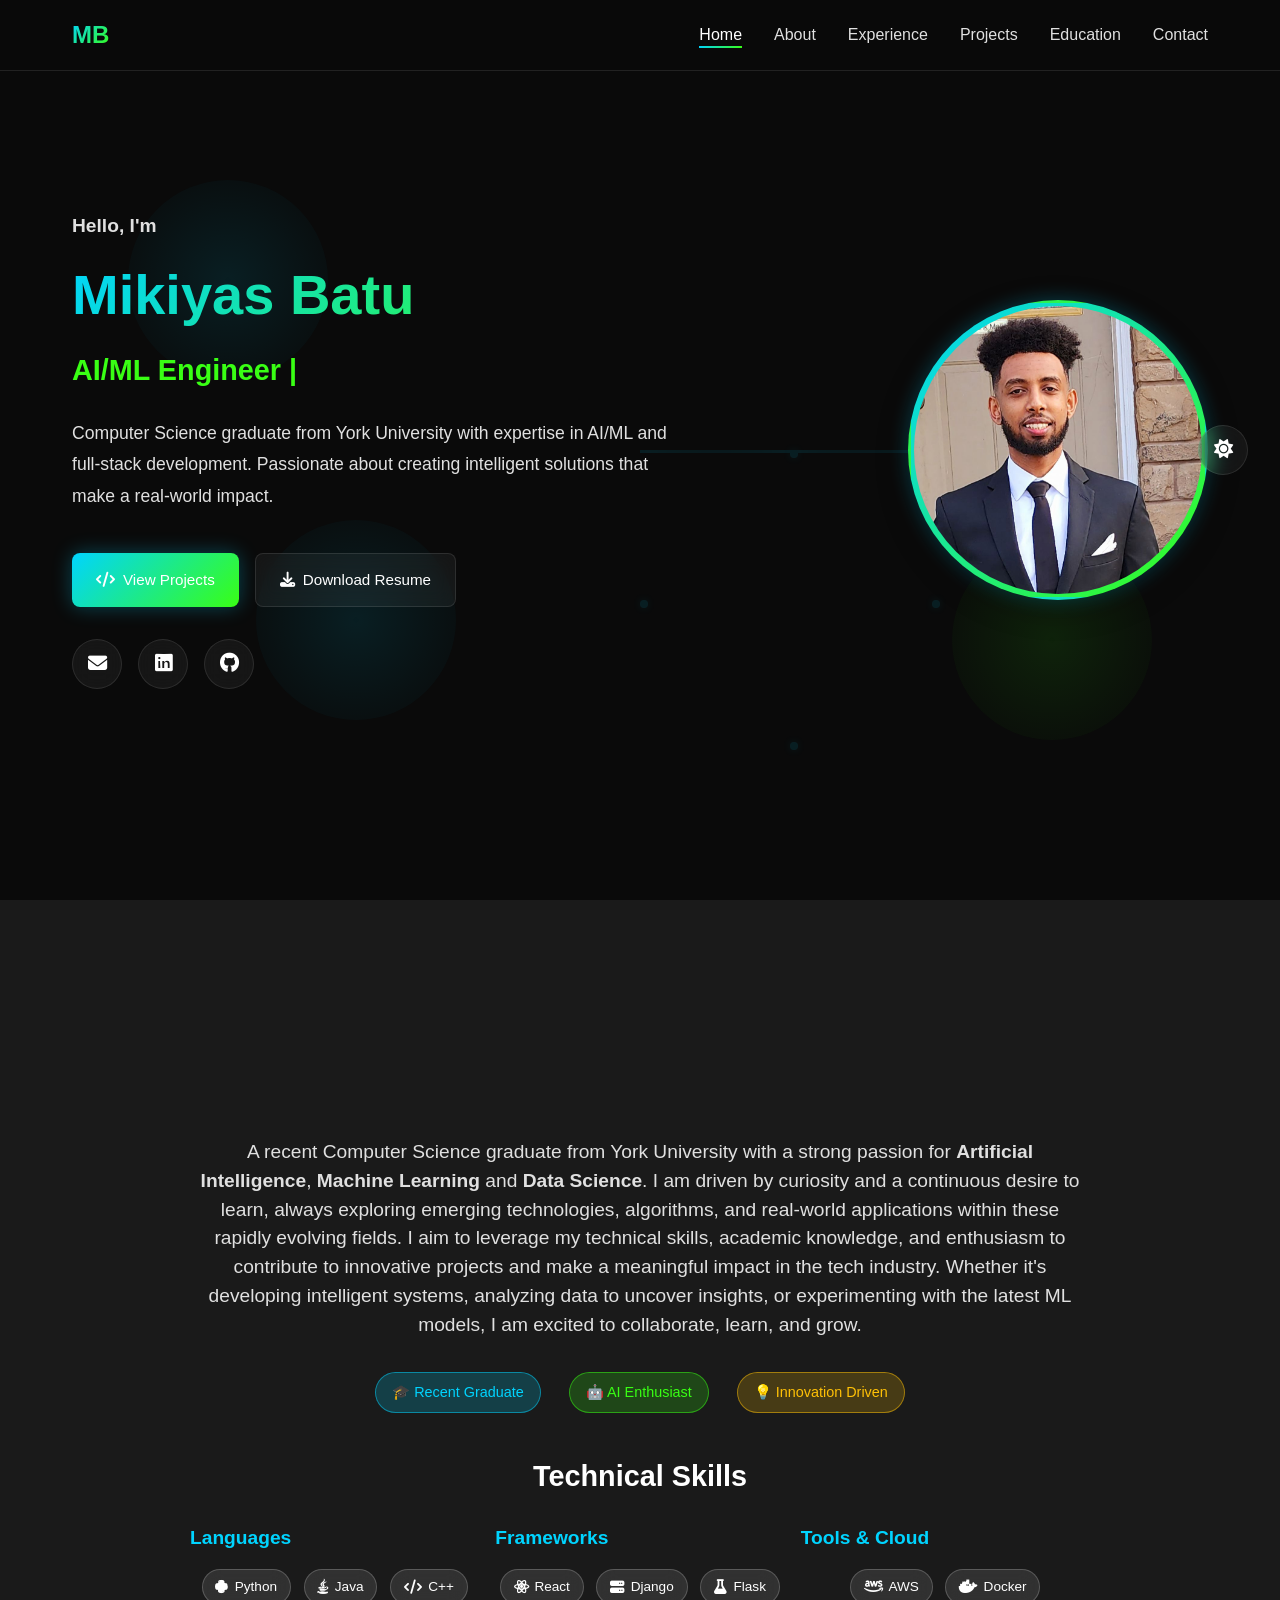
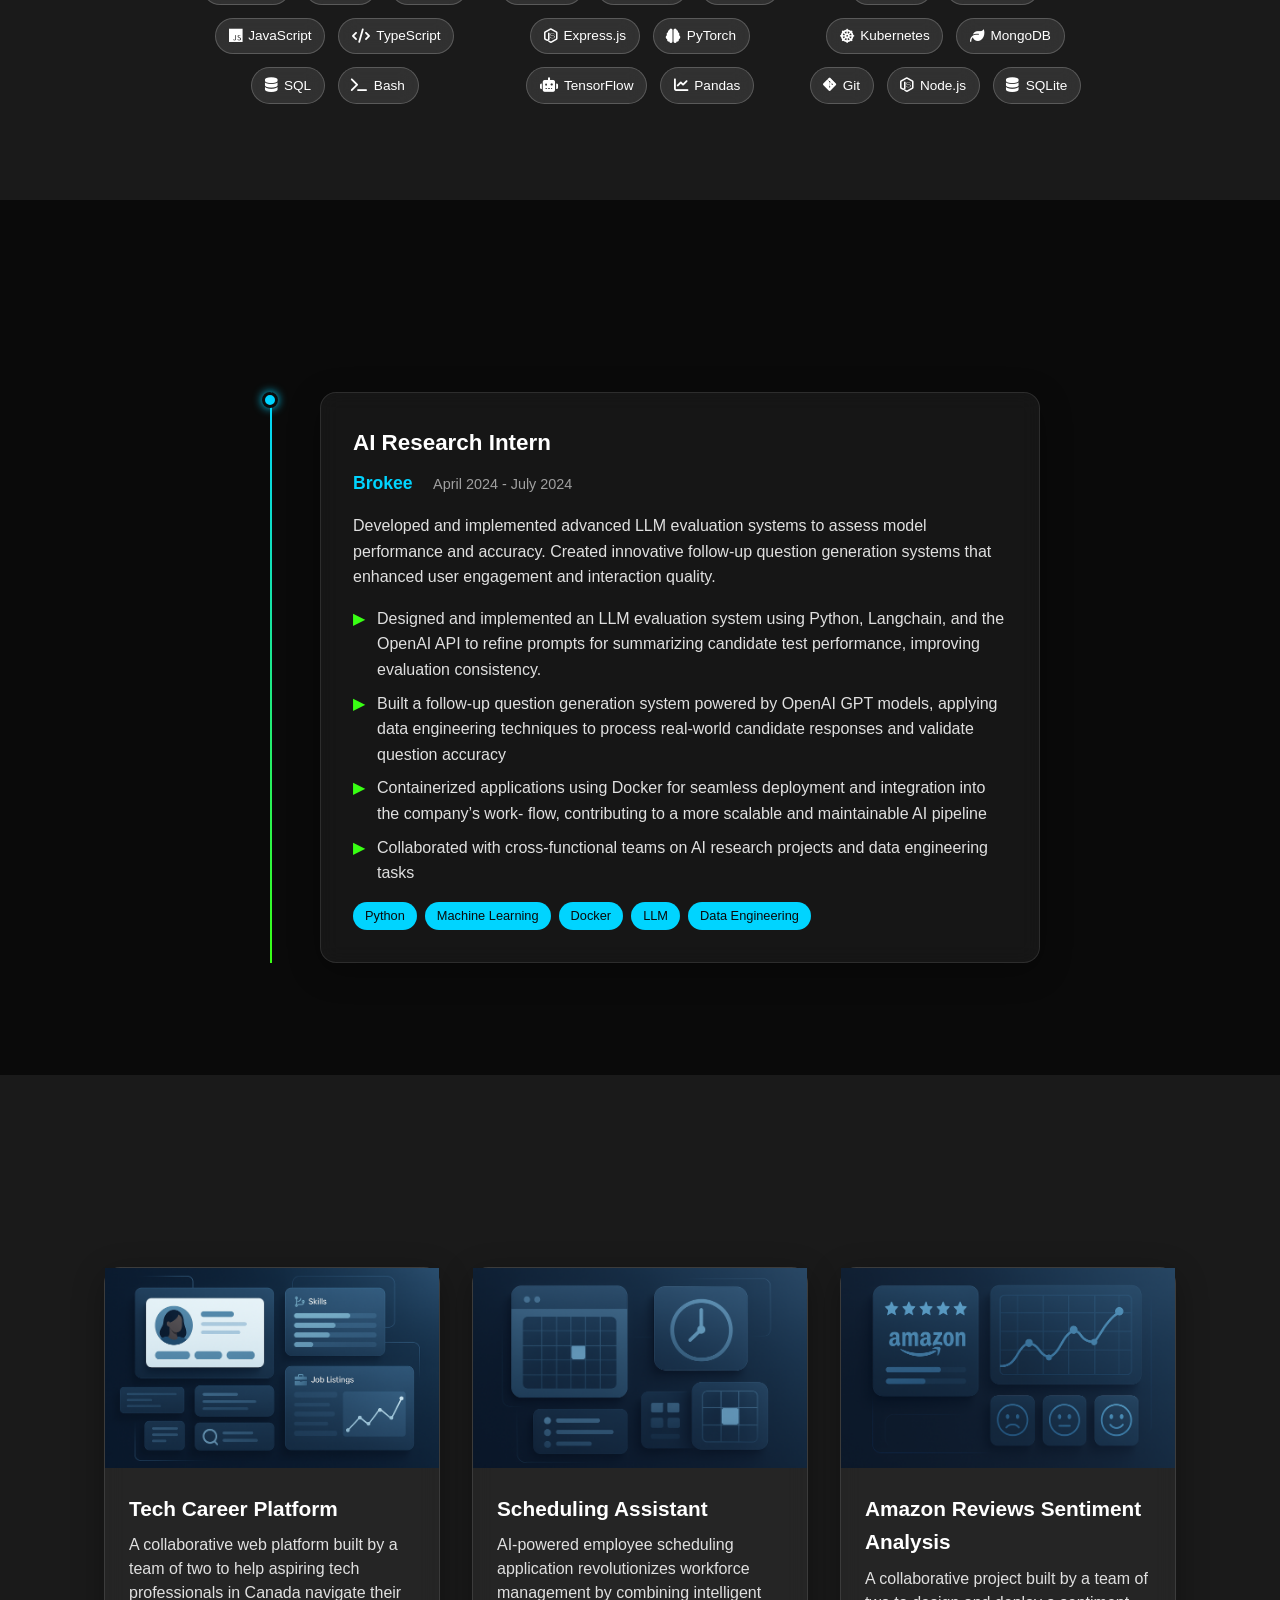
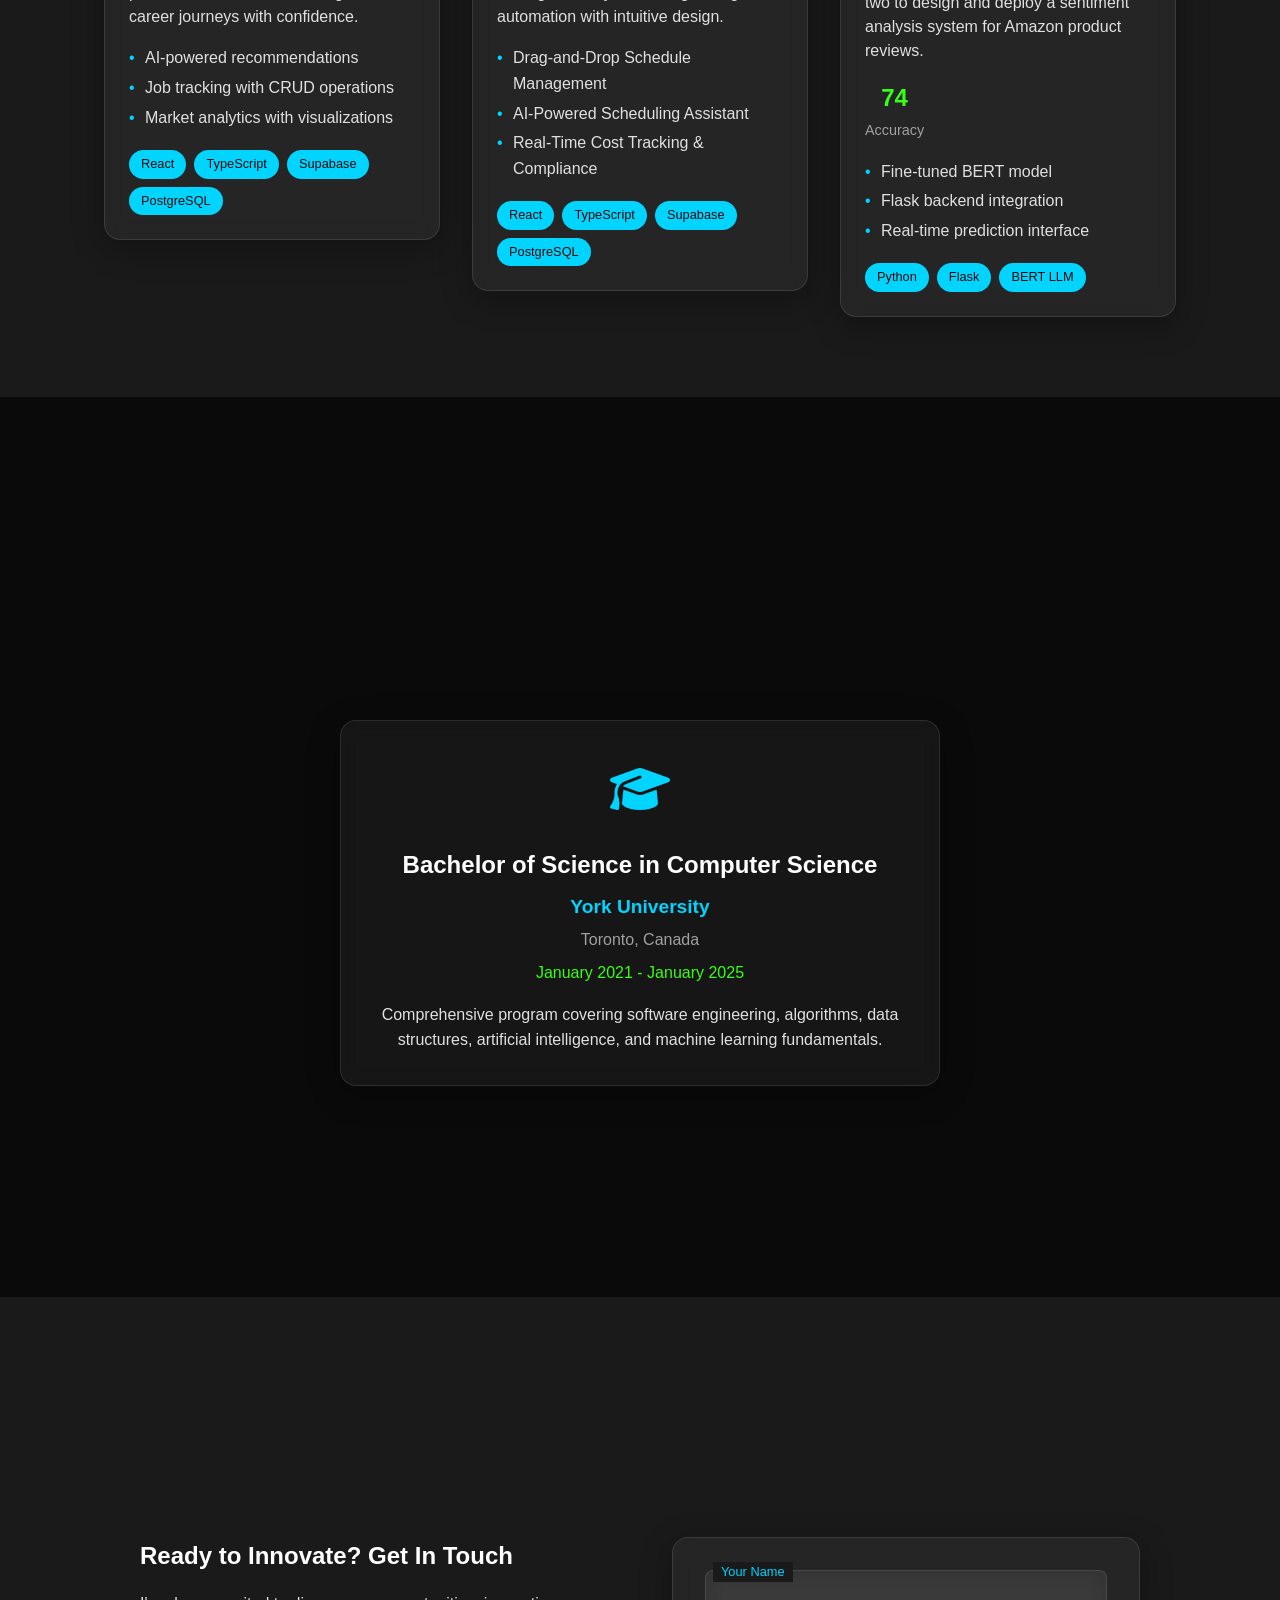
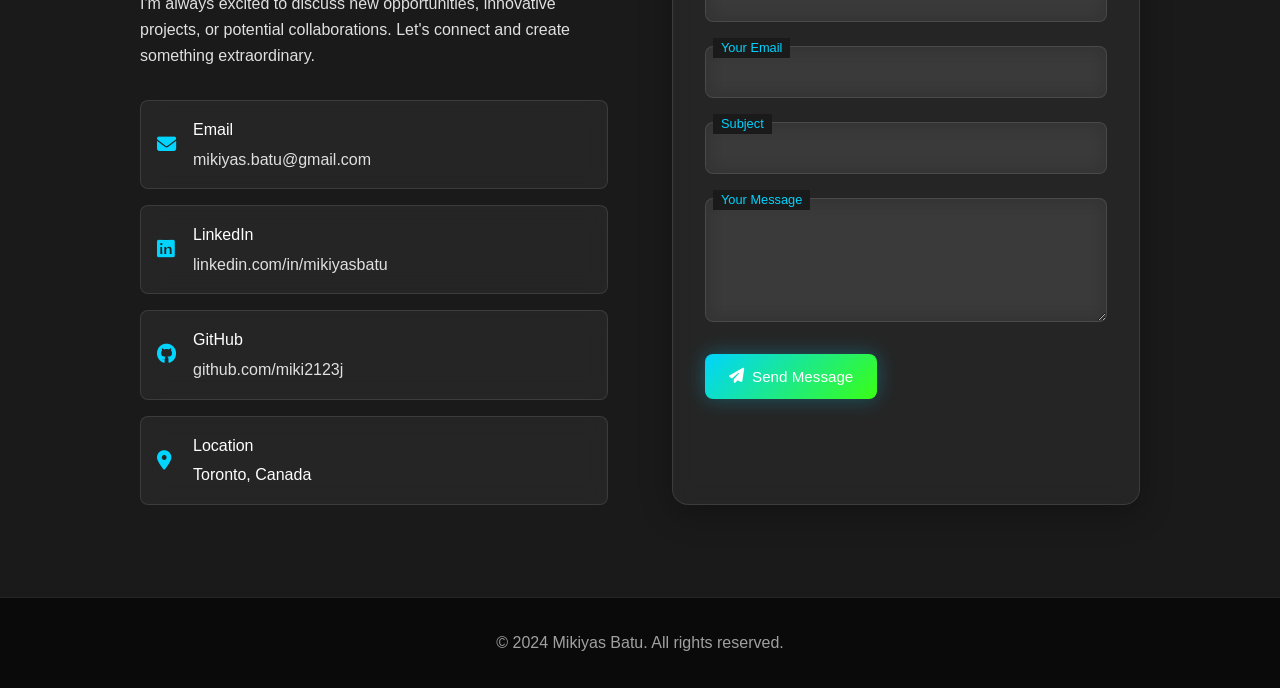
==== commit edccee4d: "Fixed Project section" ====
--- a/index.html
+++ b/index.html
@@ -7,10 +7,6 @@
     <meta name="description" content="Portfolio of Mikiyas Batu, Computer Science graduate from York University specializing in AI/ML and full-stack development">
     <meta name="keywords" content="AI, Machine Learning, Full Stack Developer, Computer Science, Python, React">
     
-    <!-- Cache Control for Development -->
-    <meta http-equiv="Cache-Control" content="no-cache, no-store, must-revalidate">
-    <meta http-equiv="Pragma" content="no-cache">
-    <meta http-equiv="Expires" content="0">
     
     <!-- Fonts -->
     <link href="https://fonts.googleapis.com/css2?family=Inter:wght@300;400;500;600;700&family=Fira+Code:wght@400;500&display=swap" rel="stylesheet">
@@ -21,9 +17,9 @@
     <link rel="stylesheet" href="https://cdn.jsdelivr.net/npm/@fortawesome/fontawesome-free@6.4.0/css/all.min.css" crossorigin="anonymous">
     
     <!-- Stylesheets -->
-    <link rel="stylesheet" href="styles/main.css?v=1.7">
-    <link rel="stylesheet" href="styles/animations.css?v=1.7">
-    <link rel="stylesheet" href="styles/emergency-fix.css?v=1.5">
+    <link rel="stylesheet" href="styles/main.css">
+    <link rel="stylesheet" href="styles/animations.css">
+    <link rel="stylesheet" href="styles/emergency-fix.css">
 </head>
 <body>
     <!-- Preloader -->
@@ -97,7 +93,7 @@
                     </a>
                 </div>
                 <div class="social-links">
-                    <a href="mailto:miki2123jemaneh@gmail.com" class="social-link" aria-label="Email">
+                    <a href="mailto:mikiyas.batu@gmail.com" class="social-link" aria-label="Email">
                         <i class="fas fa-envelope"></i>
                     </a>
                     <a href="https://www.linkedin.com/in/mikiyas-batu-43762a15b/" target="_blank" class="social-link" aria-label="LinkedIn">
@@ -121,12 +117,9 @@
             <div class="about-content">
                 <div class="about-text">
                     <p class="about-intro">
-                        Recent Computer Science graduate from York University with expertise in <strong>AI/ML</strong> and <strong>full-stack development</strong>. 
-                        Passionate about creating intelligent solutions that solve real-world problems.
-                    </p>
-                    <p>
-                        During my internship at <strong>Brokee</strong>, I developed LLM evaluation systems and automated follow-up question generation, 
-                        showcasing proficiency with cutting-edge AI technologies and scalable system architecture.
+                        A recent Computer Science graduate from York University with a strong passion for <strong>Artificial Intelligence</strong>, <strong>Machine Learning</strong> and <strong>Data Science</strong>. I am driven by curiosity and a continuous desire to learn, always exploring emerging technologies, algorithms, and real-world applications within these rapidly evolving fields.
+
+                        I aim to leverage my technical skills, academic knowledge, and enthusiasm to contribute to innovative projects and make a meaningful impact in the tech industry. Whether it's developing intelligent systems, analyzing data to uncover insights, or experimenting with the latest ML models, I am excited to collaborate, learn, and grow.
                     </p>
                     <div class="about-badges">
                         <span class="about-badge recent-graduate">🎓 Recent Graduate</span>
@@ -199,9 +192,12 @@
                                 user engagement and interaction quality.
                             </p>
                             <ul class="achievements">
-                                <li>Built comprehensive LLM evaluation framework using Python and machine learning libraries</li>
-                                <li>Designed and deployed follow-up question generation system improving user interaction by 40%</li>
-                                <li>Containerized applications using Docker for scalable deployment and consistent environments</li>
+                                <li>Designed and implemented an LLM evaluation system using Python, Langchain, and the OpenAI API to
+                                    refine prompts for summarizing candidate test performance, improving evaluation consistency.</li>
+                                <li>Built a follow-up question generation system powered by OpenAI GPT models, applying data engineering
+                                    techniques to process real-world candidate responses and validate question accuracy</li>
+                                <li>Containerized applications using Docker for seamless deployment and integration into the company’s work-
+                                    flow, contributing to a more scalable and maintainable AI pipeline</li>
                                 <li>Collaborated with cross-functional teams on AI research projects and data engineering tasks</li>
                             </ul>
                             <div class="tech-stack">
@@ -225,83 +221,110 @@
             <div class="projects-grid">
                 <div class="project-card">
                     <div class="project-image">
-                        <div class="project-placeholder">
-                            <i class="fas fa-shield-alt"></i>
-                        </div>
+                        <img src="assets/images/projects/tech-career-platform.png" alt="Tech Career Platform - Professional career development interface with skills tracking, job listings, and analytics" class="project-cover-image">
                         <div class="project-overlay">
                             <div class="project-links">
-                                <a href="#" class="project-link" aria-label="View Demo">
+                                <a href="https://techcareercanada.com/" class="project-link" aria-label="View Demo" target="_blank" rel="noopener noreferrer">
                                     <i class="fas fa-external-link-alt"></i>
                                 </a>
-                                <a href="#" class="project-link" aria-label="View Code">
+                                <a href="https://github.com/laserblade21/career-north-compass/blob/main/README.md" class="project-link" aria-label="View Code" target="_blank" rel="noopener noreferrer">
                                     <i class="fab fa-github"></i>
                                 </a>
                             </div>
                         </div>
                     </div>
                     <div class="project-content">
-                        <h3 class="project-title">Amazon Reviews Spam Detection</h3>
+                        <h3 class="project-title">Tech Career Platform</h3>
                         <p class="project-description">
-                            Advanced machine learning system for detecting spam reviews on Amazon using natural language 
-                            processing and deep learning techniques. Achieved 92% accuracy with 35% faster processing.
+                            A collaborative web platform built by a team of two to help aspiring tech professionals in Canada navigate their career journeys with confidence.
+                        </p>
+                        <div class="project-highlights">
+                            <ul>
+                                <li>AI-powered recommendations</li>
+                                <li>Job tracking with CRUD operations</li>
+                                <li>Market analytics with visualizations</li>
+                            </ul>
+                        </div>
+                        <div class="project-tech">
+                            <span class="tech-tag">React</span>
+                            <span class="tech-tag">TypeScript</span>
+                            <span class="tech-tag">Supabase</span>
+                            <span class="tech-tag">PostgreSQL</span>
+                        </div>
+                    </div>
+                </div>
+
+                <div class="project-card">
+                    <div class="project-image">
+                        <img src="assets/images/projects/scheduling-assistant.png" alt="Scheduling Assistant - AI-powered workforce management interface with calendar grids, time tracking, and scheduling optimization" class="project-cover-image">
+                        <div class="project-overlay">
+                            <div class="project-links">
+                                <a href="https://shiftwise.ca/auth" class="project-link" aria-label="View Demo" target="_blank" rel="noopener noreferrer">
+                                    <i class="fas fa-external-link-alt"></i>
+                                </a>
+                                <a href="https://github.com/miki2123j/smart-shift/blob/main/README.md" class="project-link" aria-label="View Code" target="_blank" rel="noopener noreferrer">
+                                    <i class="fab fa-github"></i>
+                                </a>
+                            </div>
+                        </div>
+                    </div>
+                    <div class="project-content">
+                        <h3 class="project-title">Scheduling Assistant</h3>
+                        <p class="project-description">
+                            AI-powered employee scheduling application revolutionizes workforce management by combining intelligent automation with intuitive design. 
+                        </p>
+                        <div class="project-highlights">
+                            <ul>
+                                <li>Drag-and-Drop Schedule Management</li>
+                                <li>AI-Powered Scheduling Assistant</li>
+                                <li>Real-Time Cost Tracking & Compliance</li>
+                            </ul>
+                        </div>
+                        <div class="project-tech">
+                            <span class="tech-tag">React</span>
+                            <span class="tech-tag">TypeScript</span>
+                            <span class="tech-tag">Supabase</span>
+                            <span class="tech-tag">PostgreSQL</span>
+                        </div>
+                    </div>
+                </div>
+
+                <div class="project-card">
+                    <div class="project-image">
+                        <img src="assets/images/projects/amazon-sentiment-analysis.png" alt="Amazon Reviews Sentiment Analysis - Dashboard showing Amazon ratings, sentiment trends, and emotion analysis with positive, neutral, and negative indicators" class="project-cover-image">
+                        <div class="project-overlay">
+                            <div class="project-links">
+                                <a href="https://onedrive.live.com/:p:/g/personal/A73953BD7D2E948D/EUOrN_Iz4AJErJJN1Jt-dV4B5HjZu1JTNHz5IIRDrNU7jA?resid=A73953BD7D2E948D!sf237ab43e0334402ac924dd49b7e755e&ithint=file%2Cpptx&e=N4Hw0Y&migratedtospo=true&redeem=aHR0cHM6Ly8xZHJ2Lm1zL3AvYy9hNzM5NTNiZDdkMmU5NDhkL0VVT3JOX0l6NEFKRXJKSk4xSnQtZFY0QjVIalp1MUpUTkh6NUlJUkRyTlU3akE_ZT1ONEh3MFk" class="project-link" aria-label="View Paper" target="_blank" rel="noopener noreferrer">
+                                    <i class="fas fa-file-alt"></i>
+                                </a>
+                                <a href="https://github.com/miki2123j/Amazon-Reviews-Spam-Detection-using-LLM-Model/blob/main/README.md" class="project-link" aria-label="View Code" target="_blank" rel="noopener noreferrer">
+                                    <i class="fab fa-github"></i>
+                                </a>
+                            </div>
+                        </div>
+                    </div>
+                    <div class="project-content">
+                        <h3 class="project-title">Amazon Reviews Sentiment Analysis</h3>
+                        <p class="project-description">
+                            A collaborative project built by a team of two to design and deploy a sentiment analysis system for Amazon product reviews.
                         </p>
                         <div class="project-metrics">
                             <div class="metric">
-                                <span class="metric-value">92%</span>
+                                <span class="metric-value">80%</span>
                                 <span class="metric-label">Accuracy</span>
                             </div>
-                            <div class="metric">
-                                <span class="metric-value">35%</span>
-                                <span class="metric-label">Faster Processing</span>
-                            </div>
+                        </div>
+                        <div class="project-highlights">
+                            <ul>
+                                <li>Fine-tuned BERT model</li>
+                                <li>Flask backend integration</li>
+                                <li>Real-time prediction interface</li>
+                            </ul>
                         </div>
                         <div class="project-tech">
                             <span class="tech-tag">Python</span>
-                            <span class="tech-tag">TensorFlow</span>
-                            <span class="tech-tag">Keras</span>
                             <span class="tech-tag">Flask</span>
-                            <span class="tech-tag">Pandas</span>
-                            <span class="tech-tag">NumPy</span>
-                        </div>
-                    </div>
-                </div>
-
-                <div class="project-card">
-                    <div class="project-image">
-                        <div class="project-placeholder">
-                            <i class="fas fa-home"></i>
-                        </div>
-                        <div class="project-overlay">
-                            <div class="project-links">
-                                <a href="#" class="project-link" aria-label="View Demo">
-                                    <i class="fas fa-external-link-alt"></i>
-                                </a>
-                                <a href="#" class="project-link" aria-label="View Code">
-                                    <i class="fab fa-github"></i>
-                                </a>
-                            </div>
-                        </div>
-                    </div>
-                    <div class="project-content">
-                        <h3 class="project-title">Housing Price Prediction</h3>
-                        <p class="project-description">
-                            Comprehensive machine learning project for predicting housing prices using multiple algorithms 
-                            and extensive exploratory data analysis. Implemented various ML models for comparison.
-                        </p>
-                        <div class="project-highlights">
-                            <ul>
-                                <li>Extensive exploratory data analysis and visualization</li>
-                                <li>Multiple ML algorithms comparison and evaluation</li>
-                                <li>Feature engineering and data preprocessing</li>
-                                <li>Interactive visualizations and insights</li>
-                            </ul>
-                        </div>
-                        <div class="project-tech">
-                            <span class="tech-tag">Python</span>
-                            <span class="tech-tag">Scikit-learn</span>
-                            <span class="tech-tag">Pandas</span>
-                            <span class="tech-tag">NumPy</span>
-                            <span class="tech-tag">Matplotlib</span>
+                            <span class="tech-tag">BERT LLM</span>
                         </div>
                     </div>
                 </div>
@@ -321,7 +344,7 @@
                     <h3 class="degree">Bachelor of Science in Computer Science</h3>
                     <div class="institution">York University</div>
                     <div class="location">Toronto, Canada</div>
-                    <div class="graduation">Graduated: January 2025</div>
+                    <div class="graduation">January 2021 - January 2025</div>
                     <div class="education-description">
                         Comprehensive program covering software engineering, algorithms, data structures, 
                         artificial intelligence, and machine learning fundamentals.
--- a/styles/main.css
+++ b/styles/main.css
@@ -760,20 +760,25 @@
 
 .projects-grid {
     display: grid;
-    grid-template-columns: repeat(auto-fit, minmax(400px, 1fr));
+    grid-template-columns: repeat(3, 1fr);
     gap: 2rem;
-    max-width: 1000px;
+    max-width: 1400px;
     margin: 0 auto;
+    padding: 0 2rem;
+    align-items: start;
 }
 
 .project-card {
     background: var(--glass-bg);
     border: 1px solid var(--glass-border);
     border-radius: var(--border-radius);
-    overflow: hidden;
     backdrop-filter: blur(10px);
     box-shadow: var(--shadow-glass);
     transition: all 0.3s ease;
+    display: flex;
+    flex-direction: column;
+    min-height: 500px;
+    max-width: 100%;
 }
 
 .project-card:hover {
@@ -785,6 +790,18 @@
     position: relative;
     height: 200px;
     overflow: hidden;
+}
+
+.project-cover-image {
+    width: 100%;
+    height: 100%;
+    object-fit: cover;
+    object-position: center;
+    transition: transform 0.3s ease;
+}
+
+.project-card:hover .project-cover-image {
+    transform: scale(1.05);
 }
 
 .project-placeholder {
@@ -844,6 +861,11 @@
 
 .project-content {
     padding: 1.5rem;
+    flex: 1;
+    display: flex;
+    flex-direction: column;
+    overflow: hidden;
+    max-width: 100%;
 }
 
 .project-title {
@@ -855,7 +877,10 @@
 .project-description {
     color: var(--text-secondary);
     margin-bottom: 1rem;
-    line-height: 1.6;
+    line-height: 1.5;
+    word-wrap: break-word;
+    overflow-wrap: break-word;
+    max-width: 100%;
 }
 
 .project-metrics {
@@ -880,9 +905,15 @@
     color: var(--text-muted);
 }
 
+.project-highlights {
+    margin-bottom: 1rem;
+    max-width: 100%;
+}
+
 .project-highlights ul {
     list-style: none;
-    margin-bottom: 1rem;
+    margin: 0;
+    padding: 0;
 }
 
 .project-highlights li {
@@ -890,6 +921,8 @@
     margin-bottom: 0.25rem;
     padding-left: 1rem;
     position: relative;
+    word-wrap: break-word;
+    overflow-wrap: break-word;
 }
 
 .project-highlights li::before {
@@ -903,6 +936,8 @@
     display: flex;
     flex-wrap: wrap;
     gap: 0.5rem;
+    margin-top: auto;
+    max-width: 100%;
 }
 
 /* Education Section */
@@ -1143,6 +1178,25 @@
 }
 
 /* Responsive Design */
+
+/* Bulletproof desktop grid - force 3 columns on larger screens */
+@media (min-width: 769px) {
+    .projects-grid {
+        grid-template-columns: repeat(3, 1fr);
+        display: grid;
+    }
+}
+
+
+/* Only for very small mobile screens */
+@media (max-width: 576px) {
+    .projects-grid {
+        grid-template-columns: 1fr !important;
+        gap: 1.5rem;
+    }
+}
+
+/* Medium mobile screens */
 @media (max-width: 768px) {
     :root {
         --section-padding: 3rem 0;
@@ -1199,9 +1253,6 @@
         height: 250px;
     }
     
-    .projects-grid {
-        grid-template-columns: 1fr;
-    }
     
     .contact-content {
         grid-template-columns: 1fr;
--- a/styles/emergency-fix.css
+++ b/styles/emergency-fix.css
@@ -14,9 +14,9 @@
     display: block !important;
     background: #1a1a1a !important;
     color: #ffffff !important;
-    min-height: 100vh;
     position: relative;
     z-index: 1;
+    padding: 6rem 0;
 }
 
 /* Force text colors */
@@ -105,7 +105,6 @@
 
 /* Ensure proper section heights and spacing */
 .education {
-    min-height: 100vh !important;
     display: flex !important;
     align-items: center !important;
     padding: 6rem 0 !important;
@@ -113,7 +112,6 @@
 
 .contact {
     padding: 8rem 0 5rem 0 !important;
-    min-height: 100vh !important;
 }
 
 /* Emergency font fallbacks - but preserve icon fonts */
